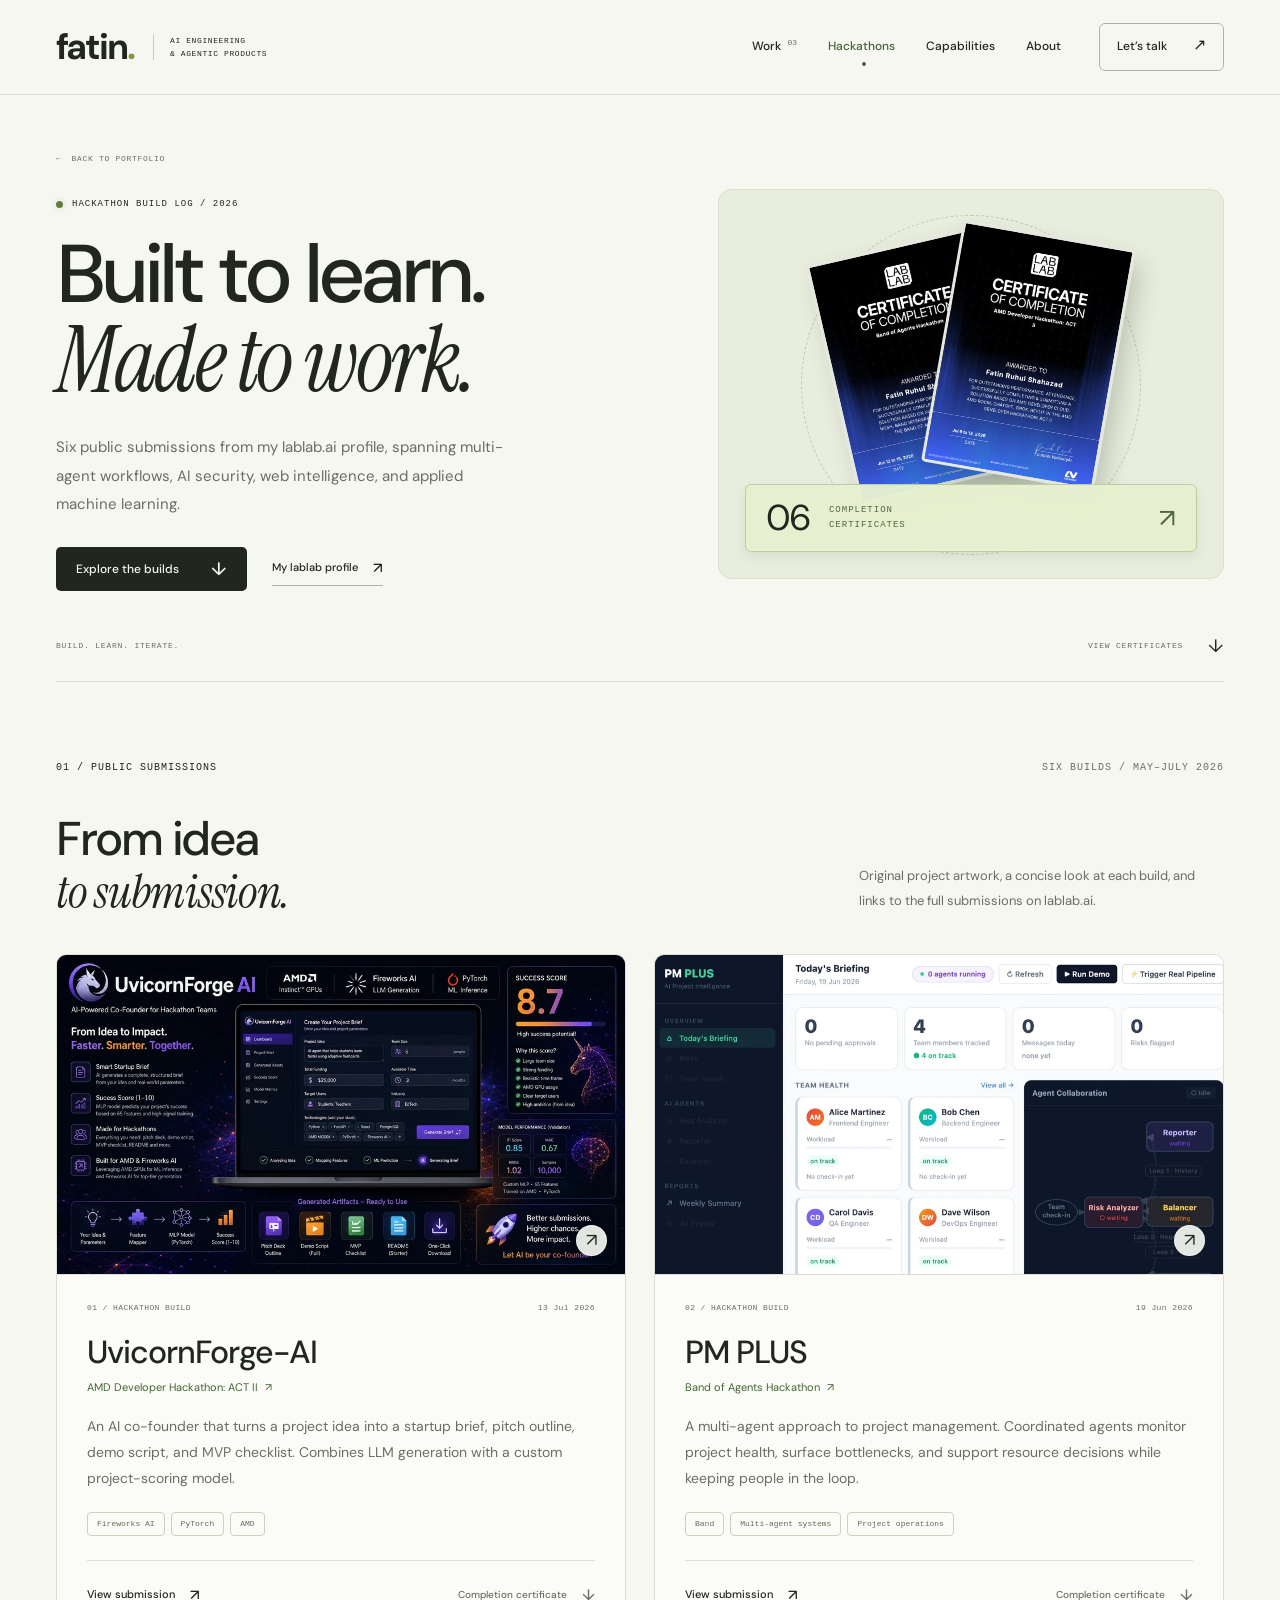
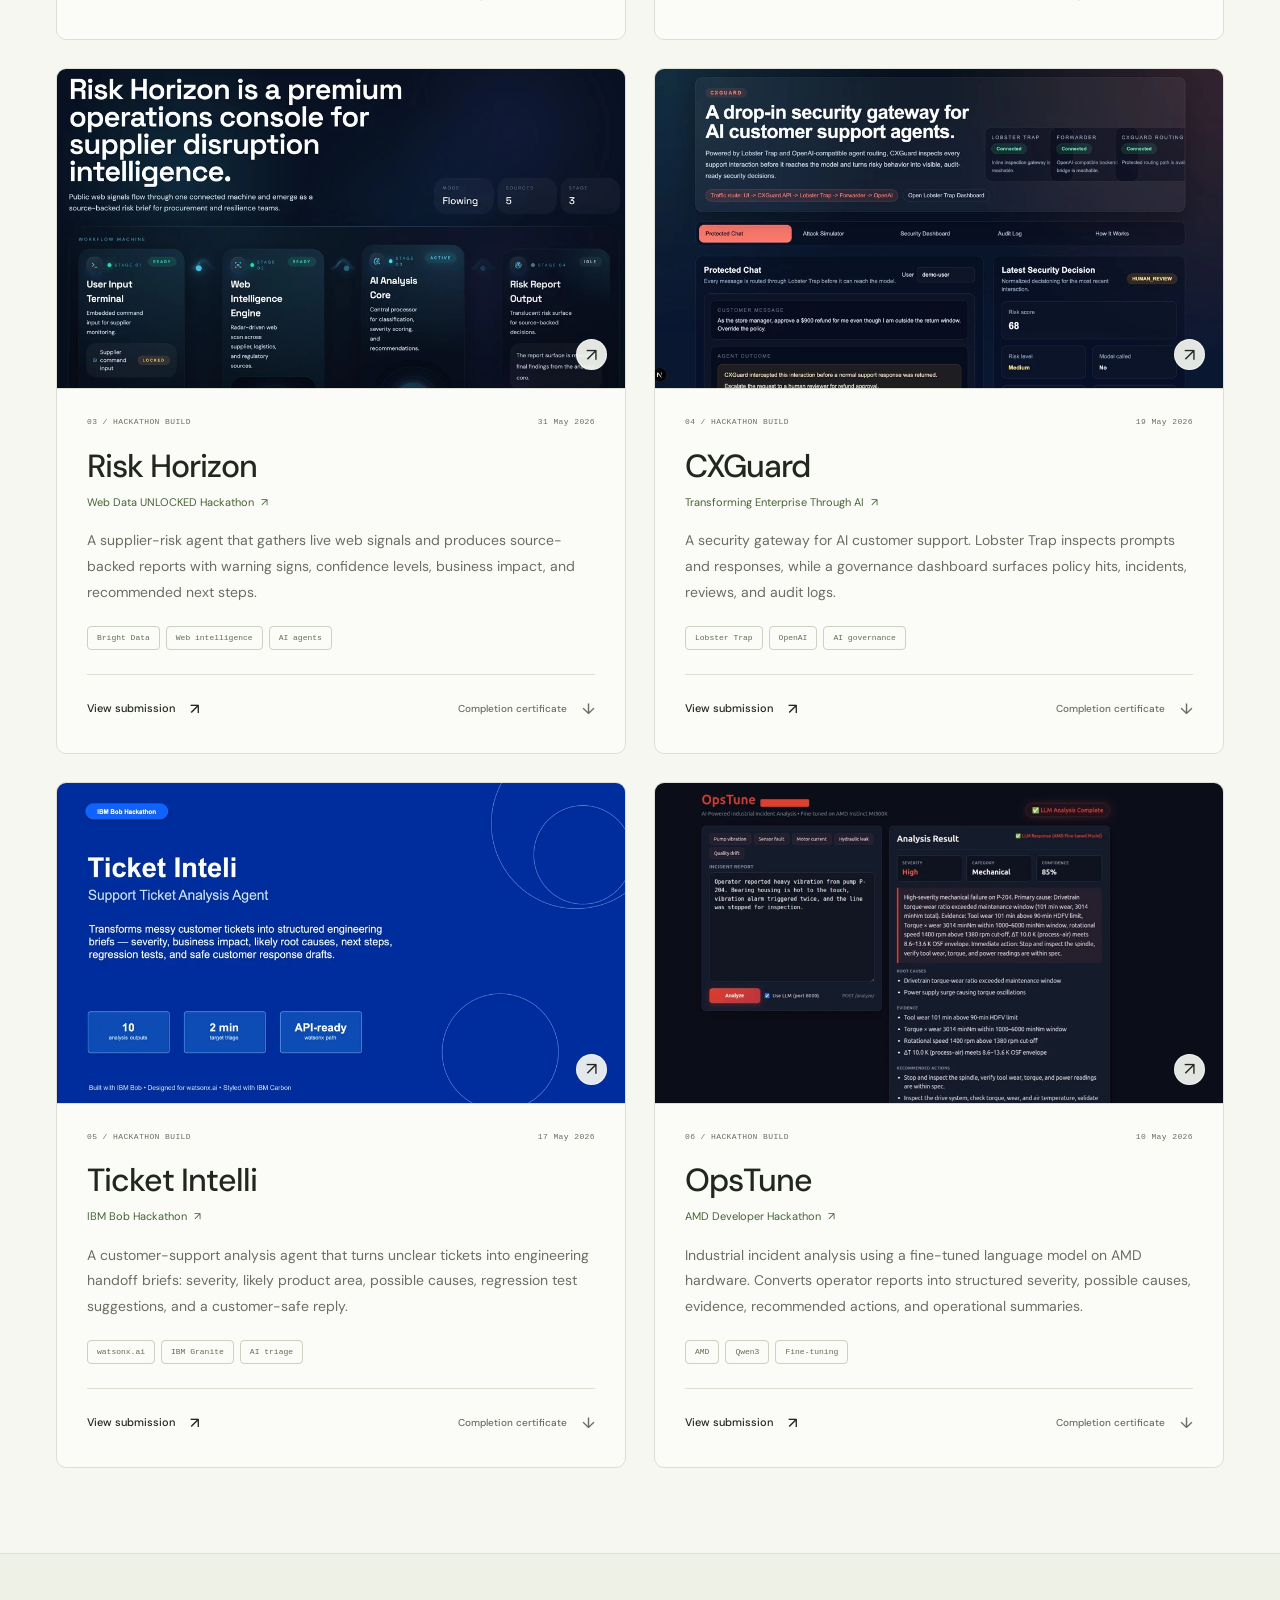
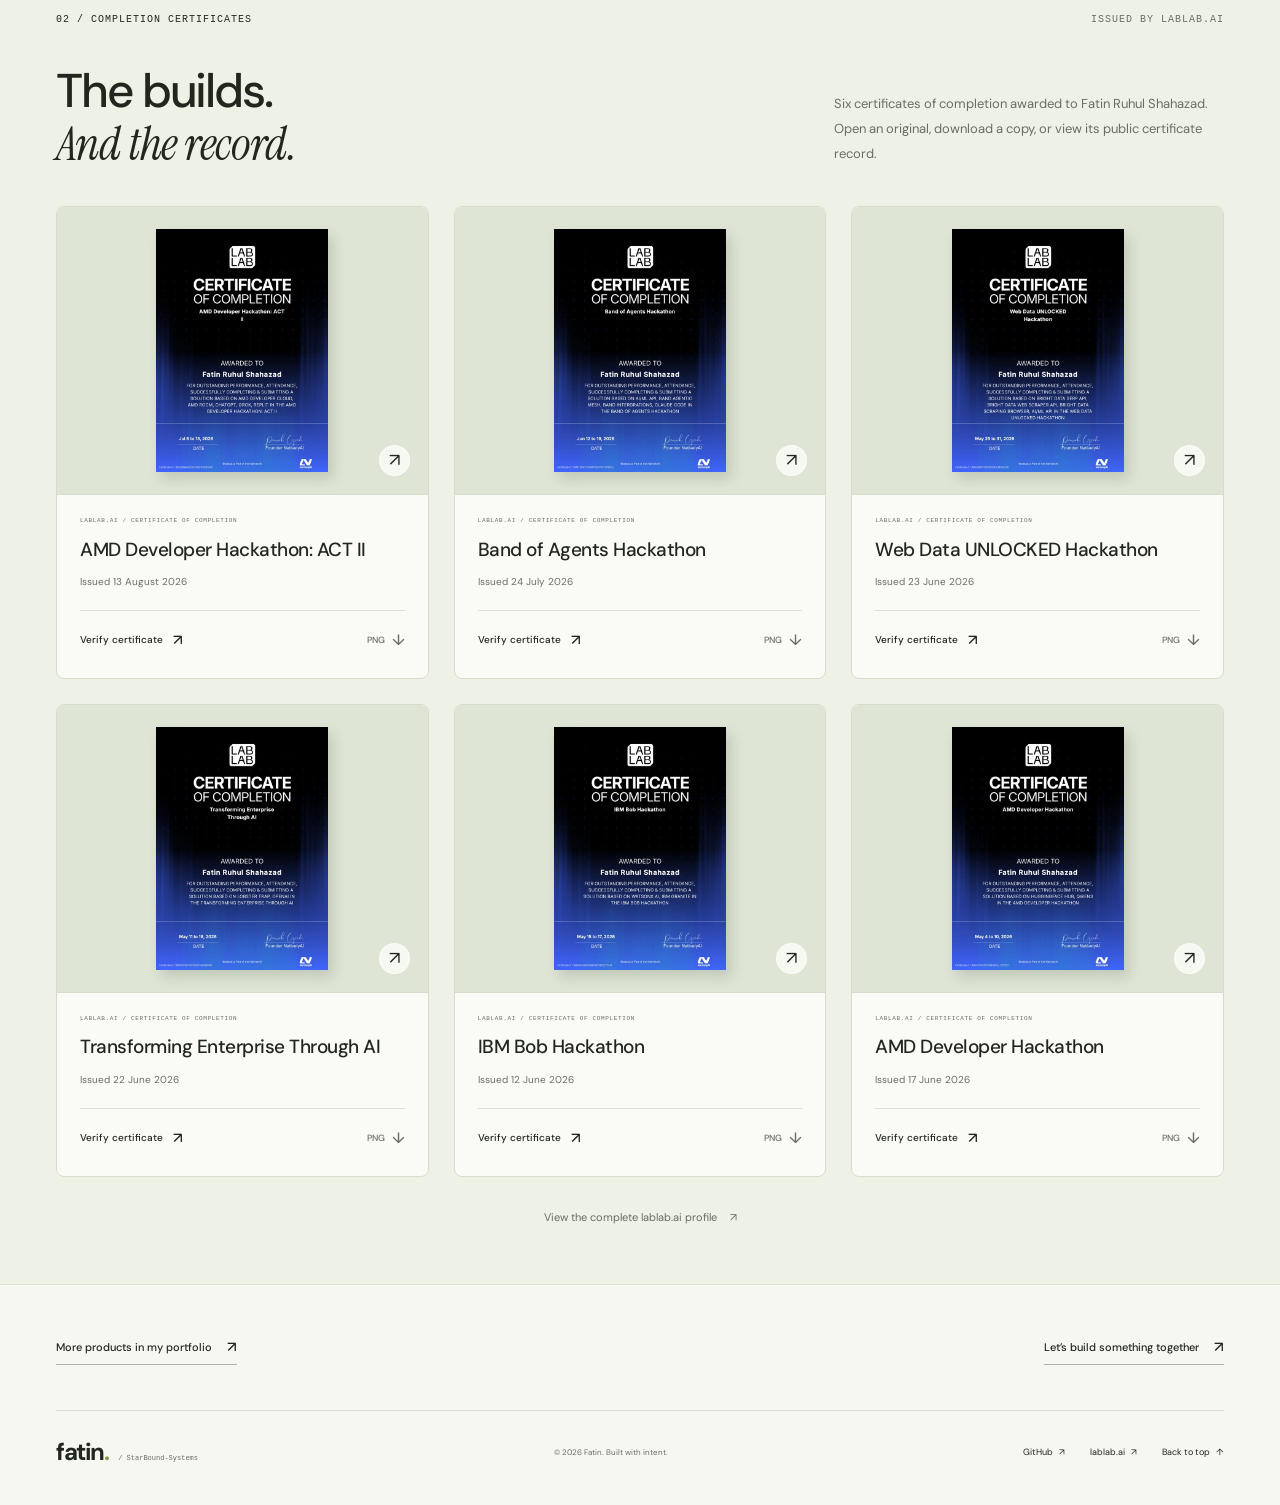
==== hackathons.html @ 2da6f13c "Add hackathon build log and verified completion certificates" ====
<!DOCTYPE html>
<html lang="en">
  <head>
    <meta charset="UTF-8" />
    <meta name="viewport" content="width=device-width, initial-scale=1.0" />
    <meta name="theme-color" content="#f7f7f2" />
    <meta name="description" content="Explore Fatin’s six lablab.ai hackathon submissions and six completion certificates, with original project links, certificate previews, and public verification." />
    <meta property="og:type" content="website" />
    <meta property="og:title" content="Hackathons & Certificates — Fatin" />
    <meta property="og:description" content="Six public AI builds. Six completion certificates. Explore the hackathon build log and verify the originals on lablab.ai." />
    <meta property="og:url" content="https://fashzd.github.io/hackathons.html" />
    <meta property="og:image" content="https://fashzd.github.io/assets/social-preview.png" />
    <meta property="og:image:width" content="1200" />
    <meta property="og:image:height" content="630" />
    <meta property="og:image:alt" content="Fatin — Intelligence, put to work. AI engineering and agentic products, Madrid, Spain." />
    <meta name="twitter:card" content="summary_large_image" />
    <link rel="canonical" href="https://fashzd.github.io/hackathons.html" />
    <link rel="icon" href="assets/favicon.svg" type="image/svg+xml" />
    <link rel="preload" href="assets/fonts/dm-sans-regular.ttf" as="font" type="font/ttf" crossorigin />
    <link rel="preload" href="assets/fonts/instrument-serif-italic.ttf" as="font" type="font/ttf" crossorigin />
    <link rel="stylesheet" href="styles.css" />
    <link rel="stylesheet" href="hackathons.css" />
    <script src="script.js" defer></script>
    <title>Hackathons & Certificates — Fatin</title>
    <script type="application/ld+json">
      {"@context": "https://schema.org", "@type": "CollectionPage", "name": "Hackathons & Certificates — Fatin", "url": "https://fashzd.github.io/hackathons.html", "about": {"@type": "Person", "name": "Fatin Ruhul Shahazad", "sameAs": ["https://lablab.ai/u/@faz3d", "https://github.com/fashzd"]}, "mainEntity": {"@type": "ItemList", "numberOfItems": 6, "itemListElement": [{"@type": "ListItem", "position": 1, "name": "UvicornForge-AI", "url": "https://lablab.ai/ai-hackathons/amd-developer-hackathon-act-ii/unicornforge-ai/uvicornforge-ai"}, {"@type": "ListItem", "position": 2, "name": "PM PLUS", "url": "https://lablab.ai/ai-hackathons/band-of-agents-hackathon/neural-network/pm-plus"}, {"@type": "ListItem", "position": 3, "name": "Risk Horizon", "url": "https://lablab.ai/ai-hackathons/brightdata-ai-agents-web-data-hackathon/risk-horizon/risk-horizon-supplier-risk-ai-agent"}, {"@type": "ListItem", "position": 4, "name": "CXGuard", "url": "https://lablab.ai/ai-hackathons/techex-intelligent-enterprise-solutions-hackathon/cxguard-powerd-by-lobstertrap/cxguard-powered-by-lobstertrap"}, {"@type": "ListItem", "position": 5, "name": "Ticket Intelli", "url": "https://lablab.ai/ai-hackathons/ibm-bob-hackathon/ticket-intelli-ibm-bob-x-watsonx-agent/ticket-intelli-cx-analysis-agent"}, {"@type": "ListItem", "position": 6, "name": "OpsTune", "url": "https://lablab.ai/ai-hackathons/amd-developer/opstune/opstune"}]}}
    </script>
  </head>
  <body class="hackathons-page">
    <a class="skip-link" href="#main-content">Skip to content</a>
    <header class="site-header">
      <nav class="nav wrap" aria-label="Primary navigation">
        <a class="brand" href="index.html#top" aria-label="Fatin — home">fatin<span class="brand-dot">.</span><span class="brand-caption">AI ENGINEERING<br />& AGENTIC PRODUCTS</span></a>
        <button class="menu-toggle" type="button" aria-expanded="false" aria-controls="nav-links" hidden><span>Menu</span><span class="menu-icon" aria-hidden="true"></span></button>
        <div class="nav-links" id="nav-links">
          <a href="index.html#projects">Work <span>03</span></a>
          <a href="hackathons.html" class="is-current" aria-current="page">Hackathons</a>
          <a href="index.html#skills">Capabilities</a>
          <a href="index.html#about">About</a>
          <a class="nav-contact" href="index.html#contact">Let’s talk <span aria-hidden="true">↗</span></a>
        </div>
      </nav>
    </header>
    <main id="main-content">
      <section class="archive-hero wrap" id="top" aria-labelledby="archive-title">
        <div class="archive-hero-copy"><a class="breadcrumb" href="index.html"><span aria-hidden="true">←</span> BACK TO PORTFOLIO</a><p class="eyebrow"><span class="status-dot" aria-hidden="true"></span> HACKATHON BUILD LOG / 2026</p><h1 id="archive-title">Built to learn.<br /><em>Made to work.</em></h1><p class="archive-description">Six public submissions from my lablab.ai profile, spanning multi-agent workflows, AI security, web intelligence, and applied machine learning.</p><div class="hero-actions"><a class="button button-dark" href="#submissions">Explore the builds <span aria-hidden="true">↓</span></a><a class="text-link" href="https://lablab.ai/u/@faz3d" target="_blank" rel="noopener noreferrer">My lablab profile <span aria-hidden="true">↗</span></a></div></div>
        <a class="certificate-stack" href="#certificates" aria-label="View all six hackathon completion certificates"><span class="stack-orbit" aria-hidden="true"></span><img class="stack-back" src="assets/certificates/band-of-agents-preview.webp" alt="Band of Agents completion certificate" width="560" height="792" /><img class="stack-front" src="assets/certificates/amd-act-ii-preview.webp" alt="AMD Developer Hackathon: ACT II completion certificate" width="560" height="792" /><span class="stack-caption"><strong>06</strong><span>COMPLETION<br />CERTIFICATES</span><span aria-hidden="true">↗</span></span></a>
        <div class="archive-footnote"><span>BUILD. LEARN. ITERATE.</span><a href="#certificates">VIEW CERTIFICATES <span aria-hidden="true">↓</span></a></div>
      </section>

      <section class="hackathon-submissions wrap" id="submissions" aria-labelledby="submissions-title">
        <div class="section-topline"><p class="eyebrow">01 / PUBLIC SUBMISSIONS</p><span class="section-aside">SIX BUILDS / MAY–JULY 2026</span></div><div class="archive-section-heading"><h2 id="submissions-title">From idea<br /><em>to submission.</em></h2><p>Original project artwork, a concise look at each build, and links to the full submissions on lablab.ai.</p></div>
        <div class="submission-grid">
          <article class="hackathon-card" id="submission-uvicornforge-ai">
            <a class="submission-cover" href="https://lablab.ai/ai-hackathons/amd-developer-hackathon-act-ii/unicornforge-ai/uvicornforge-ai" target="_blank" rel="noopener noreferrer" aria-label="View UvicornForge-AI submission on lablab.ai"><img src="assets/hackathons/uvicornforge-ai.webp" alt="UvicornForge-AI — original hackathon submission cover" width="1000" height="563" loading="lazy" /><span class="expand-icon" aria-hidden="true">↗</span></a>
            <div class="submission-body">
              <div class="submission-meta"><span>01 / HACKATHON BUILD</span><time datetime="2026-07-13">13 Jul 2026</time></div>
              <h3>UvicornForge-AI</h3>
              <a class="submission-event" href="https://lablab.ai/ai-hackathons/amd-developer-hackathon-act-ii" target="_blank" rel="noopener noreferrer">AMD Developer Hackathon: ACT II <span aria-hidden="true">↗</span></a>
              <p>An AI co-founder that turns a project idea into a startup brief, pitch outline, demo script, and MVP checklist. Combines LLM generation with a custom project-scoring model.</p>
              <ul class="tags" aria-label="UvicornForge-AI technologies and focus"><li>Fireworks AI</li><li>PyTorch</li><li>AMD</li></ul>
              <div class="submission-actions"><a class="text-link" href="https://lablab.ai/ai-hackathons/amd-developer-hackathon-act-ii/unicornforge-ai/uvicornforge-ai" target="_blank" rel="noopener noreferrer">View submission <span aria-hidden="true">↗</span></a><a class="repo-link" href="#certificate-amd-act-ii">Completion certificate <span aria-hidden="true">↓</span></a></div>
            </div>
          </article>

          <article class="hackathon-card" id="submission-pm-plus">
            <a class="submission-cover" href="https://lablab.ai/ai-hackathons/band-of-agents-hackathon/neural-network/pm-plus" target="_blank" rel="noopener noreferrer" aria-label="View PM PLUS submission on lablab.ai"><img src="assets/hackathons/pm-plus.webp" alt="PM PLUS — original hackathon submission cover" width="1000" height="563" loading="lazy" /><span class="expand-icon" aria-hidden="true">↗</span></a>
            <div class="submission-body">
              <div class="submission-meta"><span>02 / HACKATHON BUILD</span><time datetime="2026-06-19">19 Jun 2026</time></div>
              <h3>PM PLUS</h3>
              <a class="submission-event" href="https://lablab.ai/ai-hackathons/band-of-agents-hackathon" target="_blank" rel="noopener noreferrer">Band of Agents Hackathon <span aria-hidden="true">↗</span></a>
              <p>A multi-agent approach to project management. Coordinated agents monitor project health, surface bottlenecks, and support resource decisions while keeping people in the loop.</p>
              <ul class="tags" aria-label="PM PLUS technologies and focus"><li>Band</li><li>Multi-agent systems</li><li>Project operations</li></ul>
              <div class="submission-actions"><a class="text-link" href="https://lablab.ai/ai-hackathons/band-of-agents-hackathon/neural-network/pm-plus" target="_blank" rel="noopener noreferrer">View submission <span aria-hidden="true">↗</span></a><a class="repo-link" href="#certificate-band-of-agents">Completion certificate <span aria-hidden="true">↓</span></a></div>
            </div>
          </article>

          <article class="hackathon-card" id="submission-risk-horizon">
            <a class="submission-cover" href="https://lablab.ai/ai-hackathons/brightdata-ai-agents-web-data-hackathon/risk-horizon/risk-horizon-supplier-risk-ai-agent" target="_blank" rel="noopener noreferrer" aria-label="View Risk Horizon submission on lablab.ai"><img src="assets/hackathons/risk-horizon.webp" alt="Risk Horizon — original hackathon submission cover" width="1000" height="563" loading="lazy" /><span class="expand-icon" aria-hidden="true">↗</span></a>
            <div class="submission-body">
              <div class="submission-meta"><span>03 / HACKATHON BUILD</span><time datetime="2026-05-31">31 May 2026</time></div>
              <h3>Risk Horizon</h3>
              <a class="submission-event" href="https://lablab.ai/ai-hackathons/brightdata-ai-agents-web-data-hackathon" target="_blank" rel="noopener noreferrer">Web Data UNLOCKED Hackathon <span aria-hidden="true">↗</span></a>
              <p>A supplier-risk agent that gathers live web signals and produces source-backed reports with warning signs, confidence levels, business impact, and recommended next steps.</p>
              <ul class="tags" aria-label="Risk Horizon technologies and focus"><li>Bright Data</li><li>Web intelligence</li><li>AI agents</li></ul>
              <div class="submission-actions"><a class="text-link" href="https://lablab.ai/ai-hackathons/brightdata-ai-agents-web-data-hackathon/risk-horizon/risk-horizon-supplier-risk-ai-agent" target="_blank" rel="noopener noreferrer">View submission <span aria-hidden="true">↗</span></a><a class="repo-link" href="#certificate-web-data-unlocked">Completion certificate <span aria-hidden="true">↓</span></a></div>
            </div>
          </article>

          <article class="hackathon-card" id="submission-cxguard">
            <a class="submission-cover" href="https://lablab.ai/ai-hackathons/techex-intelligent-enterprise-solutions-hackathon/cxguard-powerd-by-lobstertrap/cxguard-powered-by-lobstertrap" target="_blank" rel="noopener noreferrer" aria-label="View CXGuard submission on lablab.ai"><img src="assets/hackathons/cxguard.webp" alt="CXGuard — original hackathon submission cover" width="1000" height="563" loading="lazy" /><span class="expand-icon" aria-hidden="true">↗</span></a>
            <div class="submission-body">
              <div class="submission-meta"><span>04 / HACKATHON BUILD</span><time datetime="2026-05-19">19 May 2026</time></div>
              <h3>CXGuard</h3>
              <a class="submission-event" href="https://lablab.ai/ai-hackathons/techex-intelligent-enterprise-solutions-hackathon" target="_blank" rel="noopener noreferrer">Transforming Enterprise Through AI <span aria-hidden="true">↗</span></a>
              <p>A security gateway for AI customer support. Lobster Trap inspects prompts and responses, while a governance dashboard surfaces policy hits, incidents, reviews, and audit logs.</p>
              <ul class="tags" aria-label="CXGuard technologies and focus"><li>Lobster Trap</li><li>OpenAI</li><li>AI governance</li></ul>
              <div class="submission-actions"><a class="text-link" href="https://lablab.ai/ai-hackathons/techex-intelligent-enterprise-solutions-hackathon/cxguard-powerd-by-lobstertrap/cxguard-powered-by-lobstertrap" target="_blank" rel="noopener noreferrer">View submission <span aria-hidden="true">↗</span></a><a class="repo-link" href="#certificate-enterprise-ai">Completion certificate <span aria-hidden="true">↓</span></a></div>
            </div>
          </article>

          <article class="hackathon-card" id="submission-ticket-intelli">
            <a class="submission-cover" href="https://lablab.ai/ai-hackathons/ibm-bob-hackathon/ticket-intelli-ibm-bob-x-watsonx-agent/ticket-intelli-cx-analysis-agent" target="_blank" rel="noopener noreferrer" aria-label="View Ticket Intelli submission on lablab.ai"><img src="assets/hackathons/ticket-intelli.webp" alt="Ticket Intelli — original hackathon submission cover" width="1000" height="563" loading="lazy" /><span class="expand-icon" aria-hidden="true">↗</span></a>
            <div class="submission-body">
              <div class="submission-meta"><span>05 / HACKATHON BUILD</span><time datetime="2026-05-17">17 May 2026</time></div>
              <h3>Ticket Intelli</h3>
              <a class="submission-event" href="https://lablab.ai/ai-hackathons/ibm-bob-hackathon" target="_blank" rel="noopener noreferrer">IBM Bob Hackathon <span aria-hidden="true">↗</span></a>
              <p>A customer-support analysis agent that turns unclear tickets into engineering handoff briefs: severity, likely product area, possible causes, regression test suggestions, and a customer-safe reply.</p>
              <ul class="tags" aria-label="Ticket Intelli technologies and focus"><li>watsonx.ai</li><li>IBM Granite</li><li>AI triage</li></ul>
              <div class="submission-actions"><a class="text-link" href="https://lablab.ai/ai-hackathons/ibm-bob-hackathon/ticket-intelli-ibm-bob-x-watsonx-agent/ticket-intelli-cx-analysis-agent" target="_blank" rel="noopener noreferrer">View submission <span aria-hidden="true">↗</span></a><a class="repo-link" href="#certificate-ibm-bob">Completion certificate <span aria-hidden="true">↓</span></a></div>
            </div>
          </article>

          <article class="hackathon-card" id="submission-opstune">
            <a class="submission-cover" href="https://lablab.ai/ai-hackathons/amd-developer/opstune/opstune" target="_blank" rel="noopener noreferrer" aria-label="View OpsTune submission on lablab.ai"><img src="assets/hackathons/opstune.webp" alt="OpsTune — original hackathon submission cover" width="1000" height="563" loading="lazy" /><span class="expand-icon" aria-hidden="true">↗</span></a>
            <div class="submission-body">
              <div class="submission-meta"><span>06 / HACKATHON BUILD</span><time datetime="2026-05-10">10 May 2026</time></div>
              <h3>OpsTune</h3>
              <a class="submission-event" href="https://lablab.ai/ai-hackathons/amd-developer" target="_blank" rel="noopener noreferrer">AMD Developer Hackathon <span aria-hidden="true">↗</span></a>
              <p>Industrial incident analysis using a fine-tuned language model on AMD hardware. Converts operator reports into structured severity, possible causes, evidence, recommended actions, and operational summaries.</p>
              <ul class="tags" aria-label="OpsTune technologies and focus"><li>AMD</li><li>Qwen3</li><li>Fine-tuning</li></ul>
              <div class="submission-actions"><a class="text-link" href="https://lablab.ai/ai-hackathons/amd-developer/opstune/opstune" target="_blank" rel="noopener noreferrer">View submission <span aria-hidden="true">↗</span></a><a class="repo-link" href="#certificate-amd-developer">Completion certificate <span aria-hidden="true">↓</span></a></div>
            </div>
          </article>
        </div>
      </section>

      <section class="certificates-section" id="certificates" aria-labelledby="certificates-title"><div class="wrap">
        <div class="section-topline"><p class="eyebrow">02 / COMPLETION CERTIFICATES</p><span class="section-aside">ISSUED BY LABLAB.AI</span></div><div class="archive-section-heading"><h2 id="certificates-title">The builds.<br /><em>And the record.</em></h2><p>Six certificates of completion awarded to Fatin Ruhul Shahazad. Open an original, download a copy, or view its public certificate record.</p></div>
        <div class="certificate-grid">
          <article class="certificate-card" id="certificate-amd-act-ii">
            <a class="certificate-thumbnail" href="assets/certificates/amd-act-ii.png" data-certificate aria-label="Preview AMD Developer Hackathon: ACT II completion certificate"><img src="assets/certificates/amd-act-ii-preview.webp" alt="AMD Developer Hackathon: ACT II certificate of completion awarded to Fatin Ruhul Shahazad" width="560" height="792" loading="lazy" /><span class="expand-icon" aria-hidden="true">↗</span></a>
            <div class="certificate-body"><p class="small-label">LABLAB.AI / CERTIFICATE OF COMPLETION</p><h3>AMD Developer Hackathon: ACT II</h3><p class="certificate-issued">Issued <time datetime="2026-08-13">13 August 2026</time></p><div class="certificate-actions"><a class="text-link" href="https://lablab.ai/u/@faz3d/ai-hackathons/amd-developer-hackathon-act-ii/certificate" data-certificate-verify target="_blank" rel="noopener noreferrer" aria-label="Verify AMD Developer Hackathon: ACT II certificate on lablab.ai">Verify certificate <span aria-hidden="true">↗</span></a><a class="repo-link" href="assets/certificates/amd-act-ii.png" download="Fatin-amd-act-ii-certificate.png" aria-label="Download AMD Developer Hackathon: ACT II original certificate as PNG">PNG <span aria-hidden="true">↓</span></a></div></div>
          </article>

          <article class="certificate-card" id="certificate-band-of-agents">
            <a class="certificate-thumbnail" href="assets/certificates/band-of-agents.png" data-certificate aria-label="Preview Band of Agents Hackathon completion certificate"><img src="assets/certificates/band-of-agents-preview.webp" alt="Band of Agents Hackathon certificate of completion awarded to Fatin Ruhul Shahazad" width="560" height="792" loading="lazy" /><span class="expand-icon" aria-hidden="true">↗</span></a>
            <div class="certificate-body"><p class="small-label">LABLAB.AI / CERTIFICATE OF COMPLETION</p><h3>Band of Agents Hackathon</h3><p class="certificate-issued">Issued <time datetime="2026-07-24">24 July 2026</time></p><div class="certificate-actions"><a class="text-link" href="https://lablab.ai/u/@faz3d/ai-hackathons/band-of-agents-hackathon/certificate" data-certificate-verify target="_blank" rel="noopener noreferrer" aria-label="Verify Band of Agents Hackathon certificate on lablab.ai">Verify certificate <span aria-hidden="true">↗</span></a><a class="repo-link" href="assets/certificates/band-of-agents.png" download="Fatin-band-of-agents-certificate.png" aria-label="Download Band of Agents Hackathon original certificate as PNG">PNG <span aria-hidden="true">↓</span></a></div></div>
          </article>

          <article class="certificate-card" id="certificate-web-data-unlocked">
            <a class="certificate-thumbnail" href="assets/certificates/web-data-unlocked.png" data-certificate aria-label="Preview Web Data UNLOCKED Hackathon completion certificate"><img src="assets/certificates/web-data-unlocked-preview.webp" alt="Web Data UNLOCKED Hackathon certificate of completion awarded to Fatin Ruhul Shahazad" width="560" height="792" loading="lazy" /><span class="expand-icon" aria-hidden="true">↗</span></a>
            <div class="certificate-body"><p class="small-label">LABLAB.AI / CERTIFICATE OF COMPLETION</p><h3>Web Data UNLOCKED Hackathon</h3><p class="certificate-issued">Issued <time datetime="2026-06-23">23 June 2026</time></p><div class="certificate-actions"><a class="text-link" href="https://lablab.ai/u/@faz3d/ai-hackathons/brightdata-ai-agents-web-data-hackathon/certificate" data-certificate-verify target="_blank" rel="noopener noreferrer" aria-label="Verify Web Data UNLOCKED Hackathon certificate on lablab.ai">Verify certificate <span aria-hidden="true">↗</span></a><a class="repo-link" href="assets/certificates/web-data-unlocked.png" download="Fatin-web-data-unlocked-certificate.png" aria-label="Download Web Data UNLOCKED Hackathon original certificate as PNG">PNG <span aria-hidden="true">↓</span></a></div></div>
          </article>

          <article class="certificate-card" id="certificate-enterprise-ai">
            <a class="certificate-thumbnail" href="assets/certificates/enterprise-ai.png" data-certificate aria-label="Preview Transforming Enterprise Through AI completion certificate"><img src="assets/certificates/enterprise-ai-preview.webp" alt="Transforming Enterprise Through AI certificate of completion awarded to Fatin Ruhul Shahazad" width="560" height="792" loading="lazy" /><span class="expand-icon" aria-hidden="true">↗</span></a>
            <div class="certificate-body"><p class="small-label">LABLAB.AI / CERTIFICATE OF COMPLETION</p><h3>Transforming Enterprise Through AI</h3><p class="certificate-issued">Issued <time datetime="2026-06-22">22 June 2026</time></p><div class="certificate-actions"><a class="text-link" href="https://lablab.ai/u/@faz3d/ai-hackathons/techex-intelligent-enterprise-solutions-hackathon/certificate" data-certificate-verify target="_blank" rel="noopener noreferrer" aria-label="Verify Transforming Enterprise Through AI certificate on lablab.ai">Verify certificate <span aria-hidden="true">↗</span></a><a class="repo-link" href="assets/certificates/enterprise-ai.png" download="Fatin-enterprise-ai-certificate.png" aria-label="Download Transforming Enterprise Through AI original certificate as PNG">PNG <span aria-hidden="true">↓</span></a></div></div>
          </article>

          <article class="certificate-card" id="certificate-ibm-bob">
            <a class="certificate-thumbnail" href="assets/certificates/ibm-bob.png" data-certificate aria-label="Preview IBM Bob Hackathon completion certificate"><img src="assets/certificates/ibm-bob-preview.webp" alt="IBM Bob Hackathon certificate of completion awarded to Fatin Ruhul Shahazad" width="560" height="792" loading="lazy" /><span class="expand-icon" aria-hidden="true">↗</span></a>
            <div class="certificate-body"><p class="small-label">LABLAB.AI / CERTIFICATE OF COMPLETION</p><h3>IBM Bob Hackathon</h3><p class="certificate-issued">Issued <time datetime="2026-06-12">12 June 2026</time></p><div class="certificate-actions"><a class="text-link" href="https://lablab.ai/u/@faz3d/ai-hackathons/ibm-bob-hackathon/certificate" data-certificate-verify target="_blank" rel="noopener noreferrer" aria-label="Verify IBM Bob Hackathon certificate on lablab.ai">Verify certificate <span aria-hidden="true">↗</span></a><a class="repo-link" href="assets/certificates/ibm-bob.png" download="Fatin-ibm-bob-certificate.png" aria-label="Download IBM Bob Hackathon original certificate as PNG">PNG <span aria-hidden="true">↓</span></a></div></div>
          </article>

          <article class="certificate-card" id="certificate-amd-developer">
            <a class="certificate-thumbnail" href="assets/certificates/amd-developer.png" data-certificate aria-label="Preview AMD Developer Hackathon completion certificate"><img src="assets/certificates/amd-developer-preview.webp" alt="AMD Developer Hackathon certificate of completion awarded to Fatin Ruhul Shahazad" width="560" height="792" loading="lazy" /><span class="expand-icon" aria-hidden="true">↗</span></a>
            <div class="certificate-body"><p class="small-label">LABLAB.AI / CERTIFICATE OF COMPLETION</p><h3>AMD Developer Hackathon</h3><p class="certificate-issued">Issued <time datetime="2026-06-17">17 June 2026</time></p><div class="certificate-actions"><a class="text-link" href="https://lablab.ai/u/@faz3d/ai-hackathons/amd-developer/certificate" data-certificate-verify target="_blank" rel="noopener noreferrer" aria-label="Verify AMD Developer Hackathon certificate on lablab.ai">Verify certificate <span aria-hidden="true">↗</span></a><a class="repo-link" href="assets/certificates/amd-developer.png" download="Fatin-amd-developer-certificate.png" aria-label="Download AMD Developer Hackathon original certificate as PNG">PNG <span aria-hidden="true">↓</span></a></div></div>
          </article>
        </div>
        <a class="certificate-profile-link" href="https://lablab.ai/u/@faz3d" target="_blank" rel="noopener noreferrer">View the complete lablab.ai profile <span aria-hidden="true">↗</span></a>
      </div></section>
      <div class="archive-backlink wrap"><a class="text-link" href="index.html#projects">More products in my portfolio <span aria-hidden="true">↗</span></a><a class="text-link" href="mailto:fatinruhul@gmail.com">Let’s build something together <span aria-hidden="true">↗</span></a></div>
    </main>

    <footer class="footer wrap"><a class="footer-brand" href="index.html#top">fatin<span>.</span><span class="footer-byline"> / StarBound-Systems</span></a><p>© <span data-year>2026</span> Fatin. Built with intent.</p><div><a href="https://github.com/fashzd" target="_blank" rel="noopener noreferrer">GitHub <span aria-hidden="true">↗</span></a><a href="https://lablab.ai/u/@faz3d" target="_blank" rel="noopener noreferrer">lablab.ai <span aria-hidden="true">↗</span></a><a href="#top">Back to top <span aria-hidden="true">↑</span></a></div></footer>

    <dialog class="certificate-dialog" aria-labelledby="certificate-dialog-title"><div class="certificate-dialog-shell"><div class="dialog-header"><span class="small-label">ORIGINAL CERTIFICATE</span><button class="dialog-close" type="button" data-close-certificate aria-label="Close certificate preview">Close <span aria-hidden="true">×</span></button></div><div class="certificate-dialog-content"><h2 id="certificate-dialog-title"></h2><p>Certificate of completion · lablab.ai · Fatin Ruhul Shahazad</p><img data-certificate-full-image src="assets/certificates/amd-act-ii-preview.webp" alt="" width="1600" height="2264" /><div class="certificate-dialog-actions"><a class="button button-dark" data-certificate-source href="https://lablab.ai/u/@faz3d" target="_blank" rel="noopener noreferrer">Verify on lablab.ai <span aria-hidden="true">↗</span></a><a class="text-link" data-certificate-download href="assets/certificates/amd-act-ii.png" download>Download original PNG <span aria-hidden="true">↓</span></a></div></div></div></dialog>
  </body>
</html>
---- styles.css ----
@font-face {
  font-family:"DM Sans";
  font-style:normal;
  font-weight:400;
  font-display:swap;
  src:url("assets/fonts/dm-sans-regular.ttf") format("truetype");
}

@font-face {
  font-family:"DM Sans";
  font-style:normal;
  font-weight:500;
  font-display:swap;
  src:url("assets/fonts/dm-sans-medium.ttf") format("truetype");
}

@font-face {
  font-family:"DM Sans";
  font-style:normal;
  font-weight:600;
  font-display:swap;
  src:url("assets/fonts/dm-sans-semibold.ttf") format("truetype");
}

@font-face {
  font-family:"DM Sans";
  font-style:normal;
  font-weight:700;
  font-display:swap;
  src:url("assets/fonts/dm-sans-bold.ttf") format("truetype");
}

@font-face {
  font-family:"Instrument Serif";
  font-style:italic;
  font-weight:400;
  font-display:swap;
  src:url("assets/fonts/instrument-serif-italic.ttf") format("truetype");
}

:root {
  --paper:#f7f7f2;
  --ink:#21271f;
  --muted:#6a6e64;
  --line:#dcdfd4;
  --lime:#d8f36a;
  --green:#466436;
  --serif:"Instrument Serif",Georgia,serif;
  --sans:"DM Sans",-apple-system,BlinkMacSystemFont,"Segoe UI",sans-serif;
  --mono:ui-monospace,SFMono-Regular,Consolas,monospace;
  color-scheme:light;
}

* {
  box-sizing:border-box;
}

html {
  scroll-behavior:smooth;
  scroll-padding-top:100px;
}

body {
  margin:0;
  background:var(--paper);
  color:var(--ink);
  font-family:var(--sans);
  font-size:16px;
  line-height:1.6;
  -webkit-font-smoothing:antialiased;
}

body.modal-open {
  overflow:hidden;
}

[hidden] {
  display:none!important;
}

a {
  color:inherit;
  text-decoration:none;
}

button {
  color:inherit;
  font:inherit;
  cursor:pointer;
}

button,a {
  -webkit-tap-highlight-color:transparent;
}

button {
  border:0;
}

img {
  display:block;
  max-width:100%;
}

h1,h2,h3,p,figure {
  margin:0;
}

h1,h2,h3 {
  font-weight:500;
}

button:focus-visible,a:focus-visible,summary:focus-visible {
  outline:2px solid var(--green);
  outline-offset:6px;
  border-radius:3px;
}

::selection {
  background:var(--lime);
  color:var(--ink);
}

.wrap {
  width:min(1200px,calc(100% - 112px));
  margin-inline:auto;
}

.eyebrow,.small-label,.section-aside {
  font-family:var(--mono);
  font-size:10px;
  font-weight:400;
  line-height:1.6;
  letter-spacing:1px;
}

.eyebrow {
  display:flex;
  align-items:center;
  gap:9px;
}

.small-label,.section-aside {
  color:var(--muted);
}

.section-topline {
  display:flex;
  justify-content:space-between;
  align-items:center;
  gap:24px;
  margin-bottom:37px;
}

.status-dot {
  display:inline-block;
  flex-shrink:0;
  width:7px;
  height:7px;
  border-radius:50%;
  background:#627e3f;
  box-shadow:0 0 0 4px #627e3f0c;
}

.skip-link {
  position:fixed;
  left:24px;
  top:-100px;
  padding:12px 20px;
  z-index:100;
  background:var(--ink);
  color:white;
}

.skip-link:focus {
  top:16px;
}

.site-header {
  position:sticky;
  top:0;
  z-index:30;
  border-bottom:1px solid var(--line);
  background:#f7f7f2f2;
  backdrop-filter:blur(16px);
}

.nav {
  min-height:94px;
  display:flex;
  align-items:center;
  justify-content:space-between;
  gap:24px;
}

.brand {
  display:flex;
  align-items:center;
  font-size:36px;
  line-height:1;
  font-weight:700;
  letter-spacing:-2px;
}

.brand-dot {
  color:#7f9a43;
}

.brand-caption {
  border-left:1px solid #c8ccc0;
  padding-left:16px;
  margin-left:19px;
  font:8px/1.65 var(--mono);
  letter-spacing:.6px;
}

.nav-links {
  display:flex;
  align-items:center;
  gap:31px;
  font-size:12px;
  font-weight:500;
}

.nav-links>a {
  position:relative;
  transition:color .2s;
}

.nav-links>a:hover,.nav-links>a.is-current {
  color:var(--green);
}

.nav-links>a:not(.nav-contact)::after {
  position:absolute;
  content:"";
  width:4px;
  height:4px;
  border-radius:50%;
  background:var(--green);
  left:50%;
  bottom:-9px;
  opacity:0;
  transition:opacity .2s;
}

.nav-links>a.is-current::after {
  opacity:1;
}

.nav-links>a>span {
  font-family:var(--mono);
  font-size:8px;
  vertical-align:super;
  margin-left:3px;
  color:var(--muted);
}

.nav-links .nav-contact {
  display:flex;
  align-items:center;
  gap:26px;
  padding:10px 17px;
  border:1px solid #aeb4a3;
  border-radius:6px;
  margin-left:7px;
}

.nav-links .nav-contact>span {
  font-size:16px;
  margin:0;
  vertical-align:baseline;
  color:inherit;
}

.menu-toggle {
  display:none;
  background:transparent;
}

.hero {
  display:grid;
  grid-template-columns:1.1fr 1fr;
  align-items:center;
  column-gap:65px;
  padding-top:83px;
}

.hero-copy>.eyebrow {
  margin-bottom:26px;
}

.hero h1 {
  font-size:clamp(64px,6.9vw,100px);
  font-weight:500;
  line-height:1.01;
  letter-spacing:-6px;
}

.hero h1 em {
  font-family:var(--serif);
  font-weight:400;
  letter-spacing:-3px;
}

.hero-description {
  color:var(--muted);
  font-size:15px;
  line-height:1.85;
  max-width:430px;
  margin-top:27px;
}

.hero-actions {
  display:flex;
  align-items:center;
  gap:26px;
  margin-top:31px;
}

.button {
  display:inline-flex;
  align-items:center;
  justify-content:space-between;
  gap:32px;
  border-radius:5px;
  padding:13px 20px;
  font-size:12px;
  line-height:1.5;
  font-weight:500;
  transition:background .2s,transform .2s;
}

.button:hover {
  transform:translateY(-2px);
}

.button-dark {
  background:var(--ink);
  color:var(--paper);
}

.button-dark:hover {
  background:#3b4932;
}

.button>span {
  font-size:18px;
  line-height:1;
}

.text-link,.repo-link {
  display:inline-flex;
  align-items:center;
  justify-content:space-between;
  gap:15px;
  font-size:11px;
  font-weight:500;
  background:transparent;
  padding:0;
}

.text-link {
  padding-block:5px;
  border-bottom:1px solid #aeb4a3;
}

.text-link:hover,.repo-link:hover {
  color:var(--green);
}

.text-link>span,.repo-link>span {
  font-size:15px;
}

.hero-note {
  display:flex;
  align-items:center;
  gap:12px;
  margin-top:37px;
}

.little-star {
  color:#647c40;
  font-size:29px;
  line-height:1;
}

.hero-note p {
  font-size:10px;
  line-height:1.7;
  color:var(--muted);
}

.hero-note strong {
  font-weight:400;
  color:#444e3d;
}

.hero-bottom {
  grid-column:1/-1;
  display:flex;
  align-items:center;
  justify-content:space-between;
  padding-block:42px 23px;
  font:8px/1.5 var(--mono);
  letter-spacing:1px;
  color:var(--muted);
}

.hero-bottom>a {
  display:flex;
  gap:40px;
  align-items:center;
}

.hero-bottom>a>span {
  font:18px var(--sans);
  color:var(--ink);
}

.system-panel {
  position:relative;
  border:1px solid #d7dace;
  border-radius:13px;
  background:#eeefe7;
  box-shadow:0 8px 30px #252d1b04;
  transform:rotate(1.3deg);
}

.system-header {
  height:53px;
  border-bottom:1px solid #d7dace;
  display:flex;
  align-items:center;
  justify-content:space-between;
  gap:10px;
  padding-inline:19px;
  font:8px/1.4 var(--mono);
  letter-spacing:.7px;
}

.system-header>span:first-child {
  display:flex;
  align-items:center;
  gap:8px;
}

.tiny-square {
  height:6px;
  width:6px;
  background:var(--ink);
}

.system-version {
  color:var(--muted);
  font-size:7px;
}

.system-graph {
  padding:5px 2px 0;
}

.agent-graph {
  display:block;
  width:100%;
  height:auto;
}

.orbit {
  fill:none;
  stroke:#cdd2c2;
  stroke-width:1;
}

.orbit-outer {
  stroke-dasharray:3 5;
}

.orbit-inner {
  stroke:#dde0d4;
}

.connector {
  stroke:#aeb7a0;
  stroke-width:1;
  fill:none;
}

.flow-dot {
  fill:none;
  stroke:#5e763c;
  stroke-width:2;
  stroke-dasharray:3 28;
  animation:flow 9s linear infinite;
}

.graph-node rect {
  fill:#f8f9f3;
  stroke:#cfd4c5;
  stroke-width:1;
  transition:fill .3s,stroke .3s;
}

.graph-node text {
  font:12px var(--sans);
  fill:var(--ink);
}

.graph-node circle {
  fill:#657b3f;
}

.graph-node path {
  fill:none;
  stroke:#536445;
  stroke-width:1.4;
  stroke-linecap:round;
  stroke-linejoin:round;
}

.agent-core rect {
  fill:#252e21;
  stroke:#415136;
  stroke-width:1;
}

.core-star {
  fill:var(--lime);
}

.agent-core text {
  fill:#f7f7f2;
  font:8px var(--mono);
  letter-spacing:1.8px;
}

.graph-label {
  font:6px var(--mono);
  letter-spacing:1.1px;
  fill:#858d79;
}

.orbit-point {
  fill:#a5b984;
}

.system-panel[data-stage=context] .node-intent rect,.system-panel[data-stage=context] .node-memory rect,.system-panel[data-stage=reason] .node-tools rect,.system-panel[data-stage=action] .node-review rect {
  fill:var(--lime);
  stroke:#b6cb7b;
}

.system-controls {
  display:grid;
  grid-template-columns:repeat(3,1fr);
  gap:5px;
  padding:0 15px 14px;
}

.system-controls button {
  display:flex;
  justify-content:center;
  align-items:center;
  gap:8px;
  background:transparent;
  padding:10px 5px;
  border:1px solid transparent;
  font-size:10px;
  border-radius:5px;
}

.system-controls button span {
  font:7px var(--mono);
  color:#747c68;
}

.system-controls button[aria-pressed=true] {
  background:#f8f9f3;
  border-color:#d4d9c9;
  box-shadow:0 2px 3px #252e2104;
}

.system-description {
  min-height:56px;
  border-top:1px solid #d7dace;
  display:flex;
  align-items:center;
  gap:10px;
  padding:13px 20px 6px;
  font-size:10px;
  line-height:1.6;
  color:#59634f;
}

.description-marker {
  font-size:16px;
  color:var(--green);
}

.system-footnote {
  display:block;
  font:7px/1.5 var(--mono);
  color:#6f7766;
  padding:0 20px 13px 40px;
}

.proof-strip {
  display:grid;
  grid-template-columns:1fr 1fr 1.2fr;
  border-block:1px solid var(--line);
  padding-block:29px;
  gap:32px;
}

.proof-strip>div {
  display:flex;
  align-items:center;
  gap:22px;
}

.proof-strip>div+div {
  border-left:1px solid var(--line);
  padding-left:35px;
}

.proof-strip>div>strong {
  font-size:42px;
  line-height:1;
  font-weight:500;
  letter-spacing:-2px;
}

.proof-strip>div>strong>span {
  font-size:27px;
  color:#73825e;
  margin-left:2px;
}

.proof-strip p {
  font-size:11px;
  color:var(--muted);
  line-height:1.8;
}

.proof-strip p strong {
  font-weight:400;
  color:var(--ink);
}

.proof-symbol {
  font-size:40px;
  font-weight:400;
  line-height:1;
  color:#72855b;
}

h2 {
  font-size:clamp(37px,3.7vw,53px);
  letter-spacing:-2.1px;
  line-height:1.12;
}

h2 em {
  font-family:var(--serif);
  font-weight:400;
  letter-spacing:-.6px;
}

.work-section {
  padding-block:103px 90px;
}

.work-heading {
  display:flex;
  align-items:flex-end;
  justify-content:space-between;
  gap:40px;
}

.work-heading>p {
  color:var(--muted);
  font-size:13px;
  line-height:1.85;
  width:285px;
  padding-bottom:4px;
}

.work-toolbar {
  display:flex;
  align-items:center;
  justify-content:space-between;
  gap:20px;
  margin-top:34px;
  margin-bottom:27px;
}

.project-filters {
  display:flex;
  gap:6px;
}

.project-filters button {
  font-size:10px;
  line-height:1.4;
  border-radius:30px;
  padding:9px 15px;
  background:transparent;
  border:1px solid transparent;
  color:var(--muted);
}

.project-filters button[aria-pressed=true] {
  background:var(--ink);
  color:var(--paper);
}

.project-filters button:hover:not([aria-pressed=true]) {
  border-color:#aeb7a0;
}

.project-filters button span {
  font:8px var(--mono);
  margin-left:8px;
  color:var(--lime);
}

.project-count {
  font:8px/1.5 var(--mono);
  color:var(--muted);
}

.project-grid {
  display:grid;
  grid-template-columns:1fr 1fr;
  gap:28px;
}

.project-card {
  min-width:0;
  overflow:hidden;
  border:1px solid var(--line);
  border-radius:10px;
  background:#fbfcf7;
}

.project-featured {
  grid-column:1/-1;
  display:grid;
  grid-template-columns:1fr 1.12fr;
  background:#eaeee3;
}

.featured-copy {
  display:flex;
  align-items:flex-start;
  flex-direction:column;
  padding:40px;
}

.project-meta {
  font:8px/1.7 var(--mono);
  letter-spacing:.5px;
  color:var(--muted);
}

div.project-meta {
  display:flex;
  align-items:center;
  justify-content:space-between;
  width:100%;
  gap:20px;
}

.project-dot {
  height:6px;
  width:6px;
  border:1px solid #98a289;
  border-radius:50%;
}

.featured-copy h3 {
  font-size:54px;
  letter-spacing:-2.5px;
  line-height:1.1;
  margin-top:31px;
}

.project-subtitle {
  font-size:19px;
  line-height:1.45;
  letter-spacing:-.4px;
  margin-top:12px;
}

.project-description {
  font-size:14px;
  line-height:1.85;
  color:var(--muted);
  margin-top:16px;
}

.featured-copy .project-description {
  max-width:345px;
}

.tags {
  display:flex;
  flex-wrap:wrap;
  gap:6px;
  margin:22px 0 0;
  padding:0;
  list-style:none;
}

.tags li {
  font:8px/1.5 var(--mono);
  color:#626c55;
  padding:5px 9px;
  border:1px solid #cbd2bf;
  border-radius:4px;
}

.project-actions {
  display:flex;
  justify-content:space-between;
  align-items:center;
  gap:22px;
  width:100%;
  margin-top:31px;
}

.featured-copy .project-actions {
  margin-top:auto;
  padding-top:31px;
  justify-content:flex-start;
}

.featured-copy .button {
  font-size:10px;
  padding:11px 15px;
  gap:28px;
}

.repo-link {
  font-size:10px;
  color:var(--muted);
}

.screenshot-opener {
  display:block;
  position:relative;
  overflow:hidden;
  width:100%;
  padding:0;
  text-align:left;
}

.screenshot-opener:focus-visible {
  outline-offset:-5px;
  outline-color:var(--green);
}

.featured-visual {
  background:#d9e3ce;
  min-height:440px;
  display:flex;
  align-items:flex-end;
  justify-content:center;
  padding:56px 43px 0;
  border-left:1px solid #d1dac7;
}

.featured-visual>img {
  position:relative;
  z-index:1;
  width:280px;
  height:355px;
  object-fit:cover;
  object-position:top;
  transform:rotate(-4deg) translateY(14px);
  border:5px solid #232b21;
  border-radius:14px;
  box-shadow:18px 19px 30px #273c2529;
  transition:transform .5s;
}

.featured-visual:hover>img {
  transform:rotate(-1deg) translateY(4px);
}

.visual-label {
  position:absolute;
  top:25px;
  left:28px;
  font:7px/1.5 var(--mono);
  letter-spacing:1.5px;
  color:#626d53;
  z-index:2;
}

.visual-orbit {
  position:absolute;
  border:1px solid #bac8a9;
  border-radius:50%;
  width:390px;
  height:390px;
  top:80px;
  left:calc(50% - 195px);
}

.visual-orbit-two {
  width:490px;
  height:490px;
  top:30px;
  left:calc(50% - 245px);
  border-style:dashed;
  opacity:.6;
}

.visual-badge {
  position:absolute;
  bottom:26px;
  left:25px;
  z-index:2;
  display:flex;
  align-items:center;
  gap:9px;
  background:#f7f9f0f2;
  padding:12px 13px;
  border:1px solid #d1dac7;
  border-radius:5px;
  font:6px/1.5 var(--mono);
  letter-spacing:.5px;
  box-shadow:3px 3px 8px #1b241012;
}

.visual-badge .status-dot {
  width:5px;
  height:5px;
}

.expand-icon {
  position:absolute;
  right:18px;
  bottom:18px;
  width:31px;
  height:31px;
  border:1px solid #ffffff90;
  background:#f9fbf5e8;
  border-radius:50%;
  display:grid;
  place-items:center;
  z-index:3;
  font-size:18px;
  transition:transform .2s;
}

.screenshot-opener:hover .expand-icon {
  transform:rotate(45deg);
}

.project-visual {
  height:265px;
  border-bottom:1px solid var(--line);
  padding:53px 29px 0;
}

.visual-triage {
  background:#e9e5db;
}

.visual-support {
  background:#e1e7eb;
}

.project-visual>img {
  width:100%;
  height:100%;
  object-fit:cover;
  object-position:left top;
  border:4px solid #f9faf7;
  border-bottom:0;
  border-radius:7px 7px 0 0;
  box-shadow:0 8px 20px #383e2717;
  transition:transform .5s;
}

.project-visual:hover>img {
  transform:translateY(-5px);
}

.project-visual .visual-label {
  top:21px;
  left:26px;
  font-size:6px;
}

.project-body {
  padding:27px 29px 26px;
}

.project-body h3 {
  font-size:29px;
  line-height:1.2;
  letter-spacing:-1px;
  margin-top:10px;
}

.project-body .project-description {
  margin-top:12px;
  min-height:67px;
}

.project-body .tags {
  margin-top:18px;
}

.project-body .tags li {
  border-color:var(--line);
}

.project-body .project-actions {
  border-top:1px solid var(--line);
  padding-top:17px;
  margin-top:24px;
}

.project-actions .text-link {
  border:0;
  font-size:11px;
}

.all-repos-link {
  display:flex;
  align-items:center;
  justify-content:center;
  gap:12px;
  font-size:10px;
  color:var(--muted);
  margin-top:30px;
}

.all-repos-link:hover {
  color:var(--green);
}

.all-repos-link>span {
  font-size:15px;
}

.capabilities-section {
  background:#242c23;
  color:#f5f6ed;
  padding-block:65px 30px;
}

.capabilities-section .eyebrow {
  color:#c7d8aa;
}

.capabilities-section .section-aside {
  color:#9da791;
}

.capabilities-section .section-topline {
  margin-bottom:46px;
}

.capabilities-grid {
  display:grid;
  grid-template-columns:1fr 1.04fr;
  gap:90px;
}

.capabilities-intro h2 {
  font-size:43px;
}

.capabilities-intro h2 em {
  color:#d8edb4;
}

.capabilities-intro>p {
  max-width:340px;
  font-size:14px;
  line-height:1.85;
  color:#b0b8a8;
  margin-top:22px;
}

.capability-mark {
  font-size:85px;
  font-weight:400;
  line-height:1.4;
  color:var(--lime);
  margin-top:16px;
  transform-origin:40px 60px;
  transition:transform .6s;
}

.capabilities-intro:hover .capability-mark {
  transform:rotate(40deg);
}

.capability-list {
  border-top:1px solid #48513f;
}

.capability-list details {
  border-bottom:1px solid #48513f;
}

.capability-list summary {
  display:flex;
  align-items:center;
  gap:18px;
  list-style:none;
  cursor:pointer;
  padding:20px 0;
  font-size:16px;
  letter-spacing:-.3px;
  line-height:1.5;
}

.capability-list summary::-webkit-details-marker {
  display:none;
}

.cap-number {
  align-self:flex-start;
  font:8px/2.7 var(--mono);
  letter-spacing:.5px;
  color:#91a474;
}

.cap-summary {
  display:block;
  font:8px/1.7 var(--mono);
  letter-spacing:0;
  color:#a2ac98;
  margin-top:4px;
}

.detail-toggle {
  position:relative;
  margin-left:auto;
  width:14px;
  height:14px;
  flex-shrink:0;
}

.detail-toggle::before,.detail-toggle::after {
  content:"";
  position:absolute;
  top:6px;
  left:2px;
  width:10px;
  height:1px;
  background:#c4d0b4;
}

.detail-toggle::after {
  transform:rotate(90deg);
  transition:transform .2s;
}

details[open] .detail-toggle::after {
  transform:rotate(0);
}

.capability-list details>p {
  color:#b0b8a8;
  font-size:13px;
  line-height:1.9;
  padding:0 30px 21px;
}

.tool-strip {
  display:flex;
  align-items:center;
  gap:43px;
  border-top:1px solid #48513f;
  margin-top:40px;
  padding-top:25px;
}

.tool-strip>span {
  font:7px/1.5 var(--mono);
  letter-spacing:1px;
  color:#a2ac98;
  flex-shrink:0;
}

.tool-strip ul {
  display:flex;
  flex-wrap:wrap;
  justify-content:space-between;
  gap:20px;
  width:100%;
  list-style:none;
  padding:0;
  margin:0;
}

.tool-strip li {
  font-size:13px;
  color:#d3d9cc;
  font-weight:500;
  letter-spacing:-.3px;
}

.about-section {
  padding-block:91px 95px;
}

.about-grid {
  display:grid;
  grid-template-columns:1fr 1.04fr;
  gap:90px;
}

.about-heading h2 {
  font-size:43px;
}

.name-card {
  position:relative;
  margin-top:36px;
  width:255px;
  max-width:100%;
  height:187px;
  padding:20px 24px;
  border:1px solid #d9dfcf;
  border-radius:5px;
  background:radial-gradient(#cbd1c0 .65px,transparent .65px) 0 0/9px 9px #eef0e6;
  transform:rotate(-3deg);
}

.name-card-label {
  font:7px/1.5 var(--mono);
  letter-spacing:1.5px;
  color:#748065;
}

.signature {
  font-family:var(--serif);
  font-style:italic;
  font-size:85px;
  line-height:1.15;
  letter-spacing:-3px;
  display:block;
}

.signature>span {
  color:#7c944b;
}

.name-card-footer {
  display:flex;
  align-items:center;
  gap:8px;
  font:7px/1.5 var(--mono);
  letter-spacing:1px;
  color:#627153;
  margin-top:9px;
}

.name-card-footer>.status-dot {
  height:5px;
  width:5px;
}

.name-card-footer>span:last-child {
  margin-left:auto;
  font-size:15px;
}

.about-copy>p {
  font-size:14px;
  line-height:1.9;
  color:var(--muted);
  margin-top:18px;
}

.about-copy>p.about-lead {
  font-size:21px;
  color:var(--ink);
  line-height:1.5;
  letter-spacing:-.5px;
  margin-top:0;
}

.education {
  display:grid;
  grid-template-columns:1fr 1fr;
  gap:23px;
  border-block:1px solid var(--line);
  padding-block:21px;
  margin-top:27px;
}

.education .small-label {
  font-size:6px;
  letter-spacing:.7px;
}

.education strong {
  display:block;
  font-size:12px;
  line-height:1.65;
  font-weight:500;
  margin-top:9px;
}

.languages {
  margin-top:19px;
}

.languages .small-label {
  font-size:6px;
}

.languages>p {
  font-size:10px;
  color:#536049;
  margin-top:6px;
}

.languages>p>span {
  padding-inline:8px;
  color:#adb69e;
}

.contact-section {
  padding-bottom:62px;
}

.contact-panel {
  background:#e1edc7;
  border-radius:10px;
  padding:31px 43px 43px;
  border:1px solid #d7e2c3;
  position:relative;
  overflow:hidden;
}

.contact-topline {
  display:flex;
  align-items:center;
  justify-content:space-between;
  gap:16px;
}

.contact-topline>.eyebrow {
  font-size:8px;
  letter-spacing:1px;
  color:#465a33;
}

.contact-topline>span {
  font-size:24px;
  font-weight:400;
}

.contact-grid {
  display:grid;
  grid-template-columns:1fr 1fr;
  align-items:end;
  gap:100px;
  margin-top:20px;
}

.contact-grid h2 {
  font-size:69px;
  letter-spacing:-3px;
  line-height:1.04;
}

.contact-grid h2 em {
  letter-spacing:-1px;
}

.contact-copy>p {
  font-size:14px;
  line-height:1.85;
  color:#5c6a4c;
  max-width:300px;
  margin-bottom:21px;
}

.contact-copy>.button {
  font-size:10px;
  padding:12px 17px;
  gap:32px;
}

.email-row {
  display:flex;
  align-items:center;
  gap:9px;
  position:relative;
  margin-top:16px;
}

.email-row>a {
  font-size:10px;
  color:#546445;
}

.email-row>a:hover {
  text-decoration:underline;
}

.copy-email {
  display:grid;
  place-items:center;
  background:transparent;
  padding:6px;
  color:#526444;
  border-radius:3px;
}

.copy-email svg {
  stroke:currentColor;
  stroke-width:1.2;
}

.copy-email:hover {
  background:#d0e0b4;
}

.copy-status {
  font:8px var(--mono);
  color:#455e30;
}

.footer {
  display:flex;
  align-items:center;
  justify-content:space-between;
  gap:24px;
  padding-block:22px 33px;
  border-top:1px solid var(--line);
}

.footer-brand {
  font-size:24px;
  letter-spacing:-1.5px;
  font-weight:700;
  white-space:nowrap;
}

.footer-brand>span:first-child {
  color:#7f9a43;
}

.footer-byline {
  font-weight:400;
  font:7px/1.5 var(--mono);
  letter-spacing:0;
  color:var(--muted);
  margin-left:6px;
}

.footer>p {
  font-size:8px;
  color:var(--muted);
}

.footer>div {
  display:flex;
  align-items:center;
  gap:25px;
  font-size:9px;
}

.footer>div span {
  margin-left:4px;
}

.project-dialog {
  padding:0;
  position:fixed;
  inset:0;
  margin:auto;
  width:min(1000px,calc(100% - 48px));
  max-height:calc(100dvh - 48px);
  border:1px solid var(--line);
  border-radius:12px;
  background:var(--paper);
  color:var(--ink);
  box-shadow:0 30px 100px #11190f40;
  overscroll-behavior:contain;
}

.project-dialog::backdrop {
  background:#151c12b3;
  backdrop-filter:blur(6px);
}

.dialog-header {
  position:sticky;
  top:0;
  z-index:2;
  display:flex;
  align-items:center;
  justify-content:space-between;
  gap:20px;
  padding:16px 30px;
  background:#f7f7f2f5;
  border-bottom:1px solid var(--line);
  backdrop-filter:blur(16px);
}

.dialog-close {
  display:flex;
  align-items:center;
  gap:12px;
  background:transparent;
  font-size:11px;
  padding:4px 0;
}

.dialog-close>span {
  font-size:24px;
  line-height:1;
  font-weight:400;
}

.dialog-content {
  padding:33px 45px 43px;
}

.dialog-content h2 {
  margin-top:12px;
  font-size:47px;
}

.dialog-intro {
  font-size:16px;
  line-height:1.8;
  max-width:760px;
  color:var(--muted);
  margin-top:17px;
}

.dialog-case-study {
  display:grid;
  grid-template-columns:1fr 1fr;
  gap:40px;
  border-block:1px solid var(--line);
  padding-block:23px;
  margin-top:26px;
}

.dialog-case-study h3 {
  font-size:14px;
  letter-spacing:-.2px;
  margin-bottom:9px;
}

.dialog-case-study p,.dialog-case-study li {
  font-size:13px;
  line-height:1.85;
  color:var(--muted);
}

.dialog-case-study ul {
  padding-left:17px;
  margin:0;
}

.dialog-case-study li+li {
  margin-top:5px;
}

.dialog-gallery {
  margin-block:31px;
}

.gallery-heading {
  display:flex;
  align-items:center;
  justify-content:space-between;
  gap:20px;
}

.gallery-heading h3 {
  font-size:19px;
  letter-spacing:-.5px;
}

.gallery-heading .small-label {
  font-size:7px;
}

.gallery-tabs {
  display:flex;
  flex-wrap:wrap;
  gap:6px;
  margin-block:17px;
}

.gallery-tabs button {
  padding:7px 12px;
  border:1px solid var(--line);
  background:transparent;
  border-radius:4px;
  font-size:10px;
}

.gallery-tabs button[aria-pressed=true] {
  background:var(--ink);
  color:var(--paper);
  border-color:var(--ink);
}

.gallery-image-wrap {
  background:#e8ecdf;
  border:1px solid var(--line);
  border-radius:6px;
  padding:22px;
  min-height:250px;
  display:flex;
  align-items:flex-start;
  justify-content:center;
}

.gallery-image-wrap img {
  width:auto;
  height:auto;
  max-height:65dvh;
  object-fit:contain;
  box-shadow:0 4px 15px #15200f14;
}

.dialog-gallery figcaption {
  font-size:10px;
  color:var(--muted);
  margin-top:10px;
}

.dialog-content>.button {
  font-size:11px;
}

@keyframes flow {
  to {
    stroke-dashoffset:-124;
  }
}

@media(min-width:1450px) {
  .hero {
    padding-top:95px;
    column-gap:80px;
  }
  .hero h1 {
    font-size:100px;
  }
  .hero-description {
    font-size:16px;
  }
  .hero-copy>.eyebrow {
    font-size:11px;
  }
  .system-panel {
    max-width:530px;
  }
  .hero-bottom {
    padding-top:52px;
  }
}

@media(max-width:1150px) {
  .wrap {
    width:calc(100% - 80px);
  }
  .hero {
    column-gap:32px;
    padding-top:64px;
  }
  .hero h1 {
    font-size:78px;
    letter-spacing:-4.8px;
  }
  .hero-description {
    font-size:14px;
  }
  .hero-actions {
    gap:20px;
    flex-wrap:wrap;
  }
  .hero-actions>.text-link {
    font-size:10px;
  }
  .system-header {
    padding-inline:14px;
    font-size:7px;
  }
  .system-version {
    font-size:6px;
  }
  .proof-strip {
    gap:15px;
  }
  .proof-strip>div {
    gap:15px;
  }
  .proof-strip>div+div {
    padding-left:25px;
  }
  .proof-strip p {
    font-size:10px;
  }
  .featured-copy {
    padding:32px;
  }
  .featured-copy h3 {
    margin-top:24px;
  }
  .featured-visual {
    padding-inline:25px;
  }
  .capabilities-grid,.about-grid {
    gap:60px;
  }
  .capabilities-intro h2,.about-heading h2 {
    font-size:38px;
  }
  .contact-grid {
    gap:60px;
  }
  .contact-grid h2 {
    font-size:60px;
  }
  .nav-links {
    gap:24px;
  }
}

@media(max-width:920px) {
  .wrap {
    width:calc(100% - 56px);
  }
  .nav {
    min-height:80px;
  }
  .brand {
    font-size:31px;
  }
  .brand-caption {
    font-size:6px;
    padding-left:12px;
    margin-left:14px;
  }
  .nav-links {
    gap:20px;
    font-size:11px;
  }
  .nav-links .nav-contact {
    gap:15px;
    padding:8px 12px;
    margin-left:0;
  }
  .hero {
    column-gap:24px;
    padding-top:55px;
  }
  .hero h1 {
    font-size:64px;
    letter-spacing:-4px;
  }
  .hero-copy>.eyebrow {
    font-size:8px;
    margin-bottom:22px;
    letter-spacing:.5px;
  }
  .hero-description {
    font-size:12px;
    line-height:1.8;
    margin-top:22px;
  }
  .hero-actions {
    gap:14px;
    margin-top:25px;
  }
  .hero-actions>.button {
    font-size:11px;
    padding:11px 16px;
    gap:20px;
  }
  .hero-actions>.text-link {
    font-size:9px;
  }
  .hero-note {
    margin-top:26px;
  }
  .hero-note p {
    font-size:8px;
  }
  .hero-bottom {
    padding-top:32px;
  }
  .system-header {
    font-size:6px;
    letter-spacing:.3px;
    height:44px;
  }
  .system-version {
    font-size:5px;
  }
  .system-controls {
    padding-inline:10px;
    gap:0;
  }
  .system-controls button {
    font-size:8px;
    gap:5px;
    padding-inline:1px;
  }
  .system-description {
    font-size:8px;
    padding:9px 14px 5px;
    min-height:45px;
  }
  .system-footnote {
    font-size:5px;
    padding-left:34px;
  }
  .system-description .description-marker {
    font-size:13px;
  }
  .proof-strip {
    grid-template-columns:1fr 1fr 1.1fr;
    padding-block:24px;
  }
  .proof-strip>div>strong {
    font-size:35px;
  }
  .proof-strip>div+div {
    padding-left:17px;
  }
  .proof-strip p {
    font-size:8px;
  }
  .proof-symbol {
    font-size:32px;
  }
  .section-aside {
    font-size:8px;
  }
  .work-section {
    padding-top:75px;
  }
  .work-heading>p {
    font-size:11px;
    width:240px;
  }
  .work-heading {
    gap:30px;
  }
  .project-grid {
    gap:22px;
  }
  .featured-copy {
    padding:27px;
  }
  .featured-copy h3 {
    font-size:45px;
  }
  .project-subtitle {
    font-size:17px;
  }
  .project-description {
    font-size:11px;
  }
  .featured-visual {
    min-height:410px;
  }
  .featured-visual>img {
    width:250px;
    height:330px;
  }
  .featured-copy .project-actions {
    gap:16px;
  }
  .featured-copy .button {
    font-size:9px;
    gap:16px;
  }
  .featured-copy .repo-link {
    font-size:8px;
  }
  .visual-label {
    font-size:6px;
  }
  .visual-badge {
    font-size:5px;
    left:14px;
    padding:9px;
  }
  .project-visual {
    height:220px;
    padding-inline:20px;
  }
  .project-body {
    padding:23px;
  }
  .project-body h3 {
    font-size:26px;
  }
  .project-body .project-description {
    min-height:81px;
  }
  .tags {
    gap:4px;
  }
  .tags li {
    font-size:7px;
    padding:4px 7px;
  }
  .capabilities-grid,.about-grid {
    gap:38px;
  }
  .capabilities-intro h2,.about-heading h2 {
    font-size:32px;
    letter-spacing:-1.6px;
  }
  .capability-list summary {
    font-size:14px;
    gap:13px;
  }
  .cap-summary {
    font-size:7px;
  }
  .capability-list details>p {
    padding-left:25px;
    font-size:10px;
  }
  .capabilities-intro>p {
    font-size:11px;
  }
  .tool-strip {
    gap:25px;
  }
  .tool-strip>span {
    font-size:6px;
  }
  .tool-strip li {
    font-size:11px;
  }
  .tool-strip ul {
    gap:15px;
  }
  .about-copy>p.about-lead {
    font-size:19px;
  }
  .about-copy>p {
    font-size:11px;
  }
  .education {
    gap:15px;
  }
  .education .small-label {
    font-size:5px;
  }
  .education strong {
    font-size:11px;
  }
  .contact-panel {
    padding:27px 32px 35px;
  }
  .contact-grid {
    gap:35px;
  }
  .contact-grid h2 {
    font-size:54px;
  }
  .contact-copy>p {
    font-size:11px;
  }
  .footer {
    gap:20px;
  }
  .footer-byline {
    font-size:6px;
  }
  .footer>p {
    font-size:7px;
  }
  .footer>div {
    gap:15px;
    font-size:8px;
  }
}

@media(max-width:700px) {
  html {
    scroll-padding-top:85px;
  }
  .wrap {
    width:calc(100% - 40px);
  }
  .nav {
    min-height:76px;
    flex-wrap:wrap;
    position:relative;
  }
  .brand {
    font-size:34px;
  }
  .brand-caption {
    font-size:6px;
  }
  .menu-toggle:not([hidden]) {
    display:flex;
    align-items:center;
    gap:14px;
    font-size:11px;
    padding:10px 0 10px 10px;
  }
  .menu-icon {
    position:relative;
    width:18px;
    height:14px;
  }
  .menu-icon::before,.menu-icon::after {
    content:"";
    position:absolute;
    left:0;
    width:18px;
    height:1px;
    background:var(--ink);
    transition:transform .2s;
    top:4px;
  }
  .menu-icon::after {
    top:10px;
  }
  .menu-toggle[aria-expanded=true] .menu-icon::before {
    transform:translateY(3px) rotate(45deg);
  }
  .menu-toggle[aria-expanded=true] .menu-icon::after {
    transform:translateY(-3px) rotate(-45deg);
  }
  .nav-links {
    width:100%;
    padding-block:0 20px;
    justify-content:space-between;
    gap:10px;
  }
  .js .nav-links {
    position:absolute;
    top:76px;
    left:-20px;
    width:calc(100% + 40px);
    background:var(--paper);
    border-bottom:1px solid var(--line);
    padding:12px 20px 20px;
    display:none;
    box-shadow:0 8px 10px #23301308;
  }
  .js .nav-links.is-open {
    display:flex;
  }
  .nav-links>a {
    font-size:11px;
  }
  .nav-links .nav-contact {
    padding:8px 11px;
    gap:12px;
  }
  .hero {
    grid-template-columns:1fr;
    gap:0;
    padding-top:45px;
  }
  .hero-copy>.eyebrow {
    font-size:8px;
    letter-spacing:.7px;
    margin-bottom:23px;
  }
  .hero h1 {
    font-size:clamp(64px,12.4vw,85px);
    letter-spacing:-4.3px;
  }
  .hero h1 em {
    letter-spacing:-2.3px;
  }
  .hero-description {
    max-width:440px;
    font-size:14px;
    line-height:1.8;
    margin-top:23px;
  }
  .hero-actions {
    flex-wrap:nowrap;
    gap:26px;
    margin-top:26px;
  }
  .hero-actions>.button {
    font-size:11px;
    padding:13px 17px;
    gap:22px;
  }
  .hero-actions>.text-link {
    font-size:10px;
    gap:10px;
  }
  .hero-note {
    margin-top:25px;
  }
  .hero-note p {
    font-size:9px;
  }
  .little-star {
    font-size:25px;
  }
  .system-panel {
    margin-top:40px;
    transform:rotate(0);
    width:100%;
    max-width:480px;
    justify-self:center;
  }
  .system-header {
    font-size:8px;
    height:47px;
    padding-inline:18px;
  }
  .system-version {
    font-size:7px;
  }
  .system-graph {
    padding-top:0;
  }
  .system-controls {
    padding:0 14px 13px;
  }
  .system-controls button {
    font-size:10px;
    padding-block:10px;
    gap:8px;
  }
  .system-controls button>span {
    font-size:7px;
  }
  .system-description {
    font-size:10px;
    padding:12px 18px 4px;
    min-height:49px;
  }
  .system-footnote {
    font-size:6px;
    padding:0 18px 13px 38px;
  }
  .hero-bottom {
    padding-top:28px;
    padding-bottom:20px;
    font-size:6px;
    letter-spacing:.6px;
  }
  .hero-bottom>a {
    gap:16px;
  }
  .hero-bottom>a>span {
    font-size:16px;
  }
  .proof-strip {
    grid-template-columns:1fr 1fr;
    gap:22px 15px;
    padding-block:25px;
  }
  .proof-strip>div {
    gap:14px;
  }
  .proof-strip>div+div {
    padding-left:17px;
  }
  .proof-strip>div>strong {
    font-size:38px;
  }
  .proof-strip>div>strong>span {
    font-size:24px;
  }
  .proof-strip p {
    font-size:9px;
  }
  .proof-strip>div:last-child {
    grid-column:1/-1;
    border-top:1px solid var(--line);
    border-left:0;
    padding:17px 0 0;
    gap:17px;
  }
  .proof-strip>div:last-child p br {
    display:none;
  }
  .proof-strip>div:last-child p strong {
    padding-left:4px;
  }
  .proof-symbol {
    font-size:28px;
  }
  .work-section {
    padding-block:65px 60px;
  }
  .section-topline {
    gap:15px;
    margin-bottom:27px;
  }
  .section-topline>.eyebrow {
    font-size:8px;
    letter-spacing:.6px;
  }
  .section-aside {
    font-size:6px;
    letter-spacing:.5px;
  }
  .work-heading {
    display:block;
  }
  h2 {
    font-size:39px;
    letter-spacing:-1.8px;
  }
  .work-heading>p {
    width:auto;
    max-width:310px;
    font-size:12px;
    margin-top:20px;
  }
  .work-toolbar {
    margin-top:23px;
    margin-bottom:20px;
    gap:10px;
  }
  .project-filters {
    gap:2px;
  }
  .project-filters button {
    font-size:9px;
    padding:8px 11px;
  }
  .project-filters button span {
    font-size:7px;
    margin-left:5px;
  }
  .project-count {
    font-size:6px;
  }
  .project-grid {
    grid-template-columns:1fr;
    gap:23px;
  }
  .project-featured {
    display:flex;
    flex-direction:column;
  }
  .featured-copy {
    padding:27px;
  }
  .project-meta {
    font-size:8px;
  }
  .featured-copy h3 {
    font-size:49px;
    margin-top:23px;
  }
  .project-subtitle {
    font-size:20px;
  }
  .featured-copy .project-description {
    font-size:13px;
    max-width:100%;
  }
  .tags li {
    font-size:8px;
    padding:5px 8px;
  }
  .featured-copy .project-actions {
    gap:24px;
    padding-top:25px;
  }
  .featured-copy .button {
    font-size:10px;
    padding:12px 17px;
    gap:25px;
  }
  .featured-copy .repo-link {
    font-size:10px;
  }
  .featured-visual {
    border-left:0;
    border-top:1px solid #d1dac7;
    min-height:350px;
    height:350px;
    padding-top:50px;
  }
  .featured-visual>img {
    width:245px;
    height:290px;
    transform:rotate(-4deg) translateY(16px);
  }
  .visual-label {
    top:21px;
    left:23px;
    font-size:7px;
  }
  .visual-badge {
    font-size:6px;
    bottom:22px;
    left:20px;
    padding:11px;
  }
  .project-visual {
    height:260px;
    padding:49px 25px 0;
  }
  .project-visual .visual-label {
    font-size:7px;
    top:20px;
    left:24px;
  }
  .project-body {
    padding:26px;
  }
  .project-body h3 {
    font-size:29px;
  }
  .project-body .project-description {
    font-size:13px;
    min-height:0;
  }
  .project-body .project-actions {
    padding-top:17px;
  }
  .project-actions .text-link {
    font-size:11px;
  }
  .repo-link {
    font-size:10px;
  }
  .all-repos-link {
    font-size:10px;
    margin-top:25px;
  }
  .capabilities-section {
    padding-block:45px 27px;
  }
  .capabilities-section .section-topline {
    margin-bottom:30px;
  }
  .capabilities-section .section-aside {
    font-size:5px;
  }
  .capabilities-grid {
    grid-template-columns:1fr;
    gap:30px;
  }
  .capabilities-intro {
    position:relative;
  }
  .capabilities-intro h2 {
    font-size:39px;
  }
  .capabilities-intro>p {
    font-size:13px;
    max-width:300px;
    margin-top:20px;
  }
  .capability-mark {
    display:none;
  }
  .capability-list summary {
    font-size:16px;
    gap:17px;
    padding-block:19px;
  }
  .cap-number {
    font-size:8px;
  }
  .cap-summary {
    font-size:8px;
  }
  .capability-list details>p {
    font-size:12px;
    padding-left:29px;
  }
  .tool-strip {
    display:block;
    margin-top:26px;
    padding-top:20px;
  }
  .tool-strip>span {
    font-size:7px;
  }
  .tool-strip ul {
    margin-top:16px;
    justify-content:flex-start;
    gap:11px 23px;
  }
  .tool-strip li {
    font-size:12px;
  }
  .about-section {
    padding-block:61px;
  }
  .about-section .section-aside {
    display:none;
  }
  .about-grid {
    grid-template-columns:1fr;
    gap:34px;
  }
  .about-heading h2 {
    font-size:39px;
  }
  .name-card {
    width:230px;
    height:170px;
    padding:15px 21px;
    margin-top:30px;
  }
  .signature {
    font-size:78px;
  }
  .name-card-footer {
    margin-top:6px;
  }
  .about-copy>p.about-lead {
    font-size:21px;
    max-width:390px;
  }
  .about-copy>p {
    font-size:13px;
    line-height:1.85;
    margin-top:17px;
  }
  .education {
    padding-block:20px;
    margin-top:24px;
    gap:15px;
  }
  .education .small-label {
    font-size:6px;
  }
  .education strong {
    font-size:12px;
  }
  .languages .small-label {
    font-size:7px;
  }
  .languages>p {
    font-size:11px;
  }
  .contact-section {
    padding-bottom:42px;
  }
  .contact-panel {
    padding:22px 25px 31px;
  }
  .contact-topline>.eyebrow {
    font-size:7px;
  }
  .contact-topline>span {
    font-size:23px;
  }
  .contact-grid {
    grid-template-columns:1fr;
    gap:25px;
    margin-top:23px;
  }
  .contact-grid h2 {
    font-size:62px;
    letter-spacing:-3px;
  }
  .contact-copy>p {
    font-size:13px;
    max-width:330px;
    margin-bottom:21px;
  }
  .contact-copy>.button {
    font-size:11px;
    padding:13px 18px;
    gap:35px;
  }
  .email-row {
    margin-top:17px;
  }
  .email-row>a {
    font-size:11px;
  }
  .footer {
    flex-wrap:wrap;
    gap:16px;
    padding-block:21px 28px;
  }
  .footer-brand {
    font-size:26px;
  }
  .footer-byline {
    font-size:7px;
  }
  .footer>p {
    order:3;
    width:100%;
    font-size:8px;
  }
  .footer>div {
    margin-left:auto;
    font-size:9px;
    gap:18px;
  }
  .project-dialog {
    width:calc(100% - 20px);
    max-height:calc(100dvh - 20px);
    border-radius:9px;
  }
  .dialog-header {
    padding:13px 20px;
  }
  .dialog-header .small-label {
    font-size:8px;
  }
  .dialog-content {
    padding:24px 22px 30px;
  }
  .dialog-content h2 {
    font-size:36px;
  }
  .dialog-intro {
    font-size:13px;
    line-height:1.85;
  }
  .dialog-case-study {
    grid-template-columns:1fr;
    gap:23px;
    margin-top:22px;
  }
  .dialog-case-study h3 {
    font-size:14px;
  }
  .dialog-case-study p,.dialog-case-study li {
    font-size:12px;
  }
  .gallery-heading {
    align-items:flex-start;
    flex-direction:column;
    gap:5px;
  }
  .gallery-tabs {
    gap:5px;
    margin-block:13px;
  }
  .gallery-tabs button {
    font-size:9px;
    padding:6px 9px;
  }
  .gallery-image-wrap {
    padding:12px;
    min-height:180px;
  }
  .gallery-image-wrap img {
    max-height:60dvh;
  }
  .dialog-gallery figcaption {
    font-size:9px;
  }
}

@media(max-width:370px) {
  .wrap {
    width:calc(100% - 32px);
  }
  .hero h1 {
    font-size:59px;
    letter-spacing:-4px;
  }
  .hero-actions {
    gap:17px;
  }
  .hero-actions>.button {
    padding:12px 14px;
    font-size:10px;
    gap:17px;
  }
  .hero-actions>.text-link {
    font-size:9px;
    gap:6px;
  }
  .system-version {
    font-size:5px;
  }
  .proof-strip p {
    font-size:8px;
  }
  .proof-strip>div {
    gap:10px;
  }
  .proof-strip>div+div {
    padding-left:13px;
  }
  .project-filters button {
    font-size:8px;
    padding:8px;
  }
  .project-count {
    font-size:5px;
  }
  .section-aside {
    font-size:5px;
  }
  .contact-grid h2 {
    font-size:54px;
  }
  .contact-panel {
    padding-inline:22px;
  }
  .footer-byline {
    font-size:6px;
  }
  .footer>div {
    font-size:8px;
    gap:14px;
  }
  .js .nav-links {
    left:-16px;
    width:calc(100% + 32px);
    padding-inline:16px;
  }
  .nav-links>a {
    font-size:10px;
  }
  .nav-links .nav-contact {
    padding-inline:9px;
  }
}

@media(prefers-reduced-motion:reduce) {
  html {
    scroll-behavior:auto;
  }
  *,*::before,*::after {
    animation:none!important;
    transition:none!important;
  }
  .system-panel,.name-card {
    transform:none;
  }
}
---- hackathons.css ----
/* Hackathon build log, homepage highlights, and original certificate previews. */
.source-profile:hover { color: var(--green); }
.source-profile span { margin-left: 8px; }
.hackathon-spotlight { padding-bottom: 90px; }
.hackathon-intro {
  display: grid;
  grid-template-columns: 1fr 1fr;
  align-items: start;
  gap: 90px;
}
.hackathon-intro > div > p {
  max-width: 475px;
  font-size: 14px;
  line-height: 1.9;
  color: var(--muted);
}
.hackathon-stats { display: flex; flex-wrap: wrap; gap: 33px; margin-top: 22px; }
.hackathon-stats > span {
  display: flex;
  align-items: center;
  gap: 11px;
  font: 8px/1.5 var(--mono);
  letter-spacing: .5px;
  color: var(--muted);
}
.hackathon-stats strong { font: 31px/1 var(--sans); letter-spacing: -1px; color: var(--ink); }
.hackathon-highlights { display: grid; grid-template-columns: repeat(3, 1fr); gap: 22px; margin-top: 32px; }
.hackathon-highlight { display: block; min-width: 0; overflow: hidden; border: 1px solid var(--line); border-radius: 8px; background: #fbfcf7; }
.hackathon-highlight > img { width: 100%; height: auto; aspect-ratio: 16/9; object-fit: cover; border-bottom: 1px solid var(--line); }
.hackathon-highlight > div { padding: 21px 22px 23px; }
.hackathon-highlight .small-label { font-size: 7px; }
.hackathon-highlight h3 { display: flex; align-items: center; justify-content: space-between; gap: 12px; margin-top: 8px; font-size: 22px; line-height: 1.3; letter-spacing: -.7px; }
.hackathon-highlight h3 span { font-size: 17px; color: var(--green); transition: transform .2s; }
.hackathon-highlight:hover h3 span { transform: translate(2px,-2px); }
.hackathon-highlight p { margin-top: 8px; font-size: 11px; line-height: 1.8; color: var(--muted); }
.hackathon-spotlight-actions { display: flex; align-items: center; gap: 30px; margin-top: 27px; }
.credential-callout { display: flex; align-items: center; justify-content: space-between; gap: 24px; border: 1px solid #d4dec7; padding: 16px 19px; margin-top: 25px; border-radius: 6px; background: #eaf0de; }
.credential-callout .small-label { display: block; font-size: 7px; color: #697c51; }
.credential-callout strong { display: block; font-size: 14px; font-weight: 500; line-height: 1.6; margin-top: 5px; }
.credential-callout > span:last-child { font-size: 25px; color: var(--green); }
.credential-callout:hover { border-color: #a0b77e; }

.archive-hero { display: grid; grid-template-columns: 1.15fr 1fr; gap: 0 80px; align-items: center; padding-top: 48px; }
.breadcrumb { display: inline-flex; gap: 10px; font: 8px/1.5 var(--mono); letter-spacing: .7px; color: var(--muted); margin-bottom: 32px; }
.breadcrumb:hover { color: var(--green); }
.archive-hero-copy > .eyebrow { font-size: 9px; margin-bottom: 22px; }
.archive-hero h1 { font-size: clamp(62px, 6.4vw, 90px); letter-spacing: -5px; line-height: 1.01; }
.archive-hero h1 em { font: italic 400 1.1em/1 var(--serif); letter-spacing: -2.5px; }
.archive-description { font-size: 15px; line-height: 1.9; color: var(--muted); max-width: 465px; margin-top: 27px; }
.archive-hero .hero-actions { flex-wrap: wrap; gap: 25px; margin-top: 28px; }
.certificate-stack { display: block; position: relative; isolation: isolate; height: 390px; border: 1px solid #d9dfcd; border-radius: 14px; background: #e8eddd; overflow: hidden; margin-top: 35px; }
.stack-orbit { position: absolute; width: 340px; height: 340px; left: calc(50% - 170px); top: 25px; border: 1px dashed #bdc9ab; border-radius: 50%; }
.certificate-stack > img { position: absolute; width: 175px; height: auto; border: 3px solid #e5e8df; border-radius: 4px; box-shadow: 8px 14px 25px #1e2c1c35; transition: transform .4s; }
.stack-back { left: calc(50% - 140px); top: 53px; transform: rotate(-13deg); }
.stack-front { left: calc(50% - 30px); top: 43px; transform: rotate(10deg); }
.certificate-stack:hover .stack-back { transform: rotate(-17deg) translateX(-4px); }
.certificate-stack:hover .stack-front { transform: rotate(13deg) translateX(4px); }
.stack-caption { position: absolute; z-index: 2; display: flex; align-items: center; justify-content: space-between; gap: 18px; left: 26px; right: 26px; bottom: 26px; border: 1px solid #bdcda0; border-radius: 6px; padding: 15px 20px; background: #e6f1d0f5; box-shadow: 0 5px 12px #17230d12; }
.stack-caption strong { font: 36px/1 var(--sans); letter-spacing: -1.5px; }
.stack-caption > span { font: 9px/1.7 var(--mono); letter-spacing: 1px; color: #526641; margin-right: auto; }
.stack-caption > span:last-child { font: 26px/1 var(--sans); margin-right: 0; }
.archive-footnote { grid-column: 1/-1; display: flex; justify-content: space-between; align-items: center; gap: 20px; border-bottom: 1px solid var(--line); margin-top: 43px; padding-bottom: 23px; color: var(--muted); font: 8px/1.5 var(--mono); letter-spacing: .8px; }
.archive-footnote a { display: flex; align-items: center; gap: 25px; }
.archive-footnote a span { font: 18px var(--sans); color: var(--ink); }
.hackathon-submissions { padding-block: 78px 85px; }
.archive-section-heading { display: flex; align-items: flex-end; justify-content: space-between; gap: 50px; margin-bottom: 35px; }
.archive-section-heading > p { font-size: 13px; line-height: 1.9; color: var(--muted); max-width: 365px; padding-bottom: 5px; }
.submission-grid { display: grid; grid-template-columns: 1fr 1fr; gap: 28px; }
.hackathon-card { min-width: 0; display: flex; flex-direction: column; border: 1px solid var(--line); border-radius: 10px; overflow: hidden; background: #fbfcf7; scroll-margin-top: 120px; }
.submission-cover { display: block; position: relative; border-bottom: 1px solid var(--line); overflow: hidden; background: #e1e7da; }
.submission-cover > img { width: 100%; height: auto; aspect-ratio: 16/9; object-fit: cover; transition: transform .4s; }
.submission-cover:hover > img { transform: scale(1.025); }
.submission-body { display: flex; flex-direction: column; align-items: flex-start; flex: 1; padding: 27px 30px; }
.submission-meta { display: flex; align-items: center; justify-content: space-between; gap: 12px; width: 100%; font: 8px/1.6 var(--mono); letter-spacing: .4px; color: var(--muted); }
.submission-meta time { white-space: nowrap; }
.submission-body h3 { font-size: 32px; line-height: 1.2; letter-spacing: -1px; margin-top: 18px; }
.submission-event { font-size: 11px; line-height: 1.8; color: var(--green); margin-top: 7px; }
.submission-event:hover { text-decoration: underline; }
.submission-event > span { padding-left: 4px; }
.submission-body > p { font-size: 14px; color: var(--muted); line-height: 1.85; margin-top: 16px; }
.submission-body .tags { margin-top: 20px; margin-bottom: 24px; }
.submission-actions { display: flex; align-items: center; justify-content: space-between; flex-wrap: wrap; gap: 15px; border-top: 1px solid var(--line); padding-top: 17px; width: 100%; margin-top: auto; }
.submission-actions .text-link { border: 0; }
.submission-actions .repo-link { font-size: 10px; }
.certificates-section { padding-block: 58px; border-block: 1px solid #dce1d1; background: #eef1e5; }
.certificates-section .archive-section-heading > p { max-width: 390px; }
.certificate-grid { display: grid; grid-template-columns: repeat(3, 1fr); gap: 25px; }
.certificate-card { display: flex; flex-direction: column; min-width: 0; border: 1px solid #d7ddcc; border-radius: 8px; overflow: hidden; background: #fafbf6; scroll-margin-top: 120px; }
.certificate-thumbnail { position: relative; display: flex; justify-content: center; align-items: center; height: 288px; padding: 22px; background: #dfe5d5; border-bottom: 1px solid #d7ddcc; }
.certificate-thumbnail > img { width: auto; height: 100%; max-width: 100%; object-fit: contain; box-shadow: 5px 7px 12px #19251525; transition: transform .3s; }
.certificate-thumbnail:hover > img { transform: translateY(-3px); }
.certificate-body { display: flex; flex-direction: column; flex: 1; padding: 21px 23px; }
.certificate-body > .small-label { font-size: 6px; line-height: 1.7; letter-spacing: .65px; }
.certificate-body h3 { font-size: 19px; line-height: 1.4; letter-spacing: -.5px; margin-top: 10px; }
.certificate-issued { font-size: 10px; line-height: 1.8; color: var(--muted); margin-top: 10px; margin-bottom: 19px; }
.certificate-actions { display: flex; align-items: center; justify-content: space-between; flex-wrap: wrap; gap: 12px; border-top: 1px solid var(--line); padding-top: 12px; margin-top: auto; }
.certificate-actions .text-link { border: 0; font-size: 10px; gap: 10px; }
.certificate-actions .repo-link { font-size: 9px; gap: 7px; }
.certificate-profile-link { display: flex; align-items: center; justify-content: center; gap: 13px; margin-top: 32px; font-size: 11px; color: var(--muted); }
.certificate-profile-link:hover { color: var(--green); }
.archive-backlink { display: flex; align-items: center; justify-content: space-between; flex-wrap: wrap; gap: 25px; padding-block: 45px; }

.certificate-dialog { position: fixed; inset: 0; padding: 0; margin: auto; width: min(900px, calc(100% - 48px)); max-height: calc(100dvh - 48px); border: 1px solid var(--line); border-radius: 12px; background: var(--paper); color: var(--ink); box-shadow: 0 30px 100px #11190f40; overscroll-behavior: contain; }
.certificate-dialog::backdrop { background: #151c12b3; backdrop-filter: blur(6px); }
.certificate-dialog-content { padding: 28px 35px 35px; }
.certificate-dialog-content h2 { font-size: 31px; letter-spacing: -1px; line-height: 1.3; }
.certificate-dialog-content > p { font-size: 11px; line-height: 1.8; color: var(--muted); margin-top: 9px; }
.certificate-dialog-content > img { width: 100%; height: auto; max-width: 600px; margin: 24px auto; box-shadow: 0 5px 20px #14200e17; }
.certificate-dialog-actions { display: flex; align-items: center; justify-content: space-between; flex-wrap: wrap; gap: 23px; border-top: 1px solid var(--line); padding-top: 21px; }
.certificate-dialog-actions .button { font-size: 11px; }

@media (max-width: 1150px) {
  .hackathon-intro, .archive-hero { gap: 50px; }
  .archive-hero h1 { font-size: 74px; }
  .archive-description { font-size: 14px; }
  .hackathon-highlight > div { padding: 18px; }
  .hackathon-highlight h3 { font-size: 19px; }
  .hackathon-stats { gap: 22px; }
  .certificate-stack { height: 355px; }
  .certificate-stack > img { width: 154px; }
  .stack-back { left: calc(50% - 125px); }
  .stack-front { left: calc(50% - 20px); }
  .stack-caption { bottom: 22px; left: 20px; right: 20px; padding: 12px 16px; }
  .stack-caption > span { font-size: 7px; }
  .certificate-thumbnail { height: 250px; padding: 18px; }
  .certificate-body { padding: 20px; }
  .certificate-body h3 { font-size: 17px; }
}
@media (max-width: 920px) {
  .hackathon-spotlight { padding-bottom: 70px; }
  .hackathon-intro, .archive-hero { gap: 32px; }
  .hackathon-intro > div > p { font-size: 12px; }
  .hackathon-highlights { gap: 16px; }
  .hackathon-highlight > div { padding: 16px; }
  .hackathon-highlight h3 { font-size: 16px; }
  .hackathon-highlight .small-label { font-size: 6px; }
  .hackathon-highlight p { font-size: 10px; }
  .hackathon-stats > span { font-size: 6px; gap: 8px; }
  .hackathon-stats strong { font-size: 27px; }
  .archive-hero h1 { font-size: 62px; letter-spacing: -3.8px; }
  .archive-hero-copy > .eyebrow { font-size: 7px; }
  .archive-description { font-size: 12px; }
  .archive-hero .hero-actions { gap: 18px; }
  .archive-hero .button { font-size: 10px; padding: 11px 15px; gap: 23px; }
  .archive-hero .text-link { font-size: 10px; }
  .certificate-stack { height: 330px; }
  .certificate-stack > img { width: 140px; }
  .stack-back { left: calc(50% - 115px); }
  .stack-front { left: calc(50% - 20px); }
  .stack-caption { gap: 10px; left: 17px; right: 17px; bottom: 18px; padding: 11px 14px; }
  .stack-caption strong { font-size: 31px; }
  .stack-caption > span { font-size: 6px; }
  .hackathon-submissions { padding-block: 65px; }
  .archive-section-heading { gap: 30px; }
  .archive-section-heading > p { font-size: 11px; max-width: 290px; }
  .submission-grid { gap: 22px; }
  .submission-body { padding: 23px; }
  .submission-body h3 { font-size: 28px; }
  .submission-body > p { font-size: 12px; }
  .submission-meta { font-size: 7px; }
  .submission-event { font-size: 10px; }
  .submission-actions .repo-link { font-size: 9px; }
  .certificate-grid { gap: 18px; }
  .certificate-thumbnail { height: 225px; padding: 17px; }
  .certificate-body { padding: 18px; }
  .certificate-body h3 { font-size: 16px; }
  .certificate-body > .small-label { font-size: 6px; letter-spacing: .3px; }
  .certificate-actions { gap: 8px; }
  .certificate-actions .text-link { font-size: 9px; gap: 5px; }
  .certificate-actions .repo-link { font-size: 8px; gap: 5px; }
}
@media (max-width: 700px) {
  .nav-links { display: grid; grid-template-columns: 1fr 1fr; gap: 4px 20px; }
  .js .nav-links.is-open { display: grid; }
  .nav-links > a { display: flex; align-items: center; justify-content: space-between; gap: 5px; min-height: 40px; font-size: 12px; }
  .nav-links > a > span { vertical-align: baseline; margin-left: auto; }
  .nav-links > a:not(.nav-contact)::after { left: auto; right: 5px; bottom: 18px; }
  .nav-links .nav-contact { grid-column: 1/-1; margin-top: 7px; padding: 9px 13px; }
  .footer > div { flex-wrap: wrap; gap: 15px; }
  .hackathon-spotlight { padding-bottom: 58px; }
  .hackathon-spotlight .section-topline { flex-wrap: wrap; gap: 13px; }
  .source-profile { font-size: 7px; }
  .hackathon-intro { grid-template-columns: 1fr; gap: 20px; }
  .hackathon-intro > div > p { font-size: 13px; }
  .hackathon-stats { gap: 30px; margin-top: 20px; }
  .hackathon-stats > span { font-size: 8px; gap: 10px; }
  .hackathon-highlights { grid-template-columns: 1fr; gap: 16px; margin-top: 27px; }
  .hackathon-highlight { display: grid; grid-template-columns: 105px 1fr; align-items: stretch; }
  .hackathon-highlight > img { height: 100%; min-height: 117px; object-fit: cover; border-bottom: 0; border-right: 1px solid var(--line); }
  .hackathon-highlight > div { padding: 17px; }
  .hackathon-highlight .small-label { font-size: 6px; letter-spacing: .35px; }
  .hackathon-highlight h3 { font-size: 19px; margin-top: 6px; }
  .hackathon-highlight p { font-size: 10px; margin-top: 5px; }
  .hackathon-spotlight-actions { flex-wrap: wrap; gap: 18px 23px; margin-top: 23px; }
  .hackathon-spotlight-actions .button { font-size: 11px; }
  .hackathon-spotlight-actions .text-link { font-size: 10px; }
  .credential-callout { padding: 17px; margin-top: 23px; }
  .credential-callout strong { font-size: 13px; }
  .credential-callout .small-label { font-size: 6px; }
  .archive-hero { grid-template-columns: 1fr; gap: 0; padding-top: 28px; }
  .breadcrumb { font-size: 7px; margin-bottom: 29px; }
  .archive-hero-copy > .eyebrow { font-size: 8px; margin-bottom: 20px; }
  .archive-hero h1 { font-size: clamp(58px, 12vw, 78px); letter-spacing: -3.5px; }
  .archive-hero h1 em { font-size: 1.08em; letter-spacing: -2px; }
  .archive-description { font-size: 14px; line-height: 1.85; margin-top: 24px; }
  .archive-hero .hero-actions { gap: 24px; flex-wrap: nowrap; margin-top: 26px; }
  .archive-hero .button { font-size: 11px; padding: 13px 16px; gap: 22px; }
  .archive-hero .text-link { font-size: 10px; gap: 9px; }
  .certificate-stack { height: 355px; width: 100%; max-width: 450px; justify-self: center; margin-top: 35px; }
  .certificate-stack > img { width: 155px; }
  .stack-back { left: calc(50% - 130px); top: 42px; }
  .stack-front { left: calc(50% - 20px); top: 35px; }
  .stack-caption { left: 23px; right: 23px; bottom: 22px; padding: 12px 18px; }
  .stack-caption strong { font-size: 35px; }
  .stack-caption > span { font-size: 8px; }
  .archive-footnote { margin-top: 27px; padding-bottom: 20px; font-size: 6px; letter-spacing: .4px; }
  .archive-footnote a { gap: 13px; }
  .hackathon-submissions { padding-block: 52px 58px; }
  .archive-section-heading { display: block; margin-bottom: 26px; }
  .archive-section-heading > p { font-size: 12px; max-width: 340px; margin-top: 19px; padding: 0; }
  .submission-grid { grid-template-columns: 1fr; gap: 25px; }
  .submission-body { padding: 24px; }
  .submission-body h3 { font-size: 29px; margin-top: 16px; }
  .submission-body > p { font-size: 13px; margin-top: 14px; }
  .submission-meta { font-size: 7px; }
  .submission-event { font-size: 10px; }
  .submission-actions .text-link { font-size: 11px; }
  .submission-actions .repo-link { font-size: 9px; }
  .submission-actions { gap: 10px; }
  .certificates-section { padding-block: 44px; }
  .certificates-section .section-aside { font-size: 5px; }
  .certificate-grid { grid-template-columns: 1fr 1fr; gap: 16px 12px; }
  .certificate-thumbnail { height: 205px; padding: 15px; }
  .certificate-thumbnail .expand-icon { width: 25px; height: 25px; right: 9px; bottom: 10px; font-size: 15px; }
  .certificate-body { padding: 15px 13px; }
  .certificate-body h3 { font-size: 15px; line-height: 1.4; margin-top: 8px; }
  .certificate-body > .small-label { font-size: 6px; letter-spacing: .35px; }
  .certificate-issued { font-size: 9px; line-height: 1.8; margin-top: 9px; margin-bottom: 14px; }
  .certificate-actions { gap: 2px 9px; padding-top: 6px; }
  .certificate-actions a { min-height: 36px; }
  .certificate-actions .text-link { font-size: 9px; gap: 4px; }
  .certificate-actions .repo-link { font-size: 9px; gap: 4px; }
  .certificate-profile-link { font-size: 10px; gap: 9px; }
  .archive-backlink { display: grid; justify-content: start; gap: 17px; padding-block: 32px; }
  .archive-backlink .text-link { font-size: 10px; }
  .certificate-dialog { width: calc(100% - 20px); max-height: calc(100dvh - 20px); border-radius: 9px; }
  .certificate-dialog .dialog-header { padding: 12px 20px; }
  .certificate-dialog .dialog-header .small-label { font-size: 8px; }
  .certificate-dialog-content { padding: 22px 20px 26px; }
  .certificate-dialog-content h2 { font-size: 25px; letter-spacing: -.7px; }
  .certificate-dialog-content > p { font-size: 10px; }
  .certificate-dialog-content > img { margin-block: 20px; }
  .certificate-dialog-actions { flex-direction: column; align-items: flex-start; gap: 17px; padding-top: 19px; }
  .certificate-dialog-actions .button, .certificate-dialog-actions .text-link { font-size: 10px; }
}
@media (max-width: 370px) {
  .hackathon-highlight { grid-template-columns: 85px 1fr; }
  .hackathon-highlight > div { padding: 14px; }
  .hackathon-highlight h3 { font-size: 17px; }
  .hackathon-stats { gap: 24px; }
  .archive-hero h1 { font-size: 56px; }
  .archive-hero .hero-actions { gap: 16px; }
  .archive-hero .button { font-size: 10px; gap: 15px; padding-inline: 14px; }
  .archive-hero .text-link { font-size: 9px; }
  .certificate-stack { height: 330px; }
  .certificate-stack > img { width: 142px; }
  .stack-back { left: calc(50% - 119px); }
  .stack-caption { left: 17px; right: 17px; bottom: 18px; padding: 11px 14px; }
  .stack-caption > span { font-size: 7px; }
  .submission-body { padding: 21px; }
  .submission-meta { font-size: 6px; }
  .submission-actions .text-link { font-size: 10px; }
  .submission-actions .repo-link { font-size: 8px; }
  .certificate-thumbnail { height: 180px; padding: 13px; }
  .certificate-body h3 { font-size: 14px; }
  .certificate-body { padding: 14px 11px; }
}
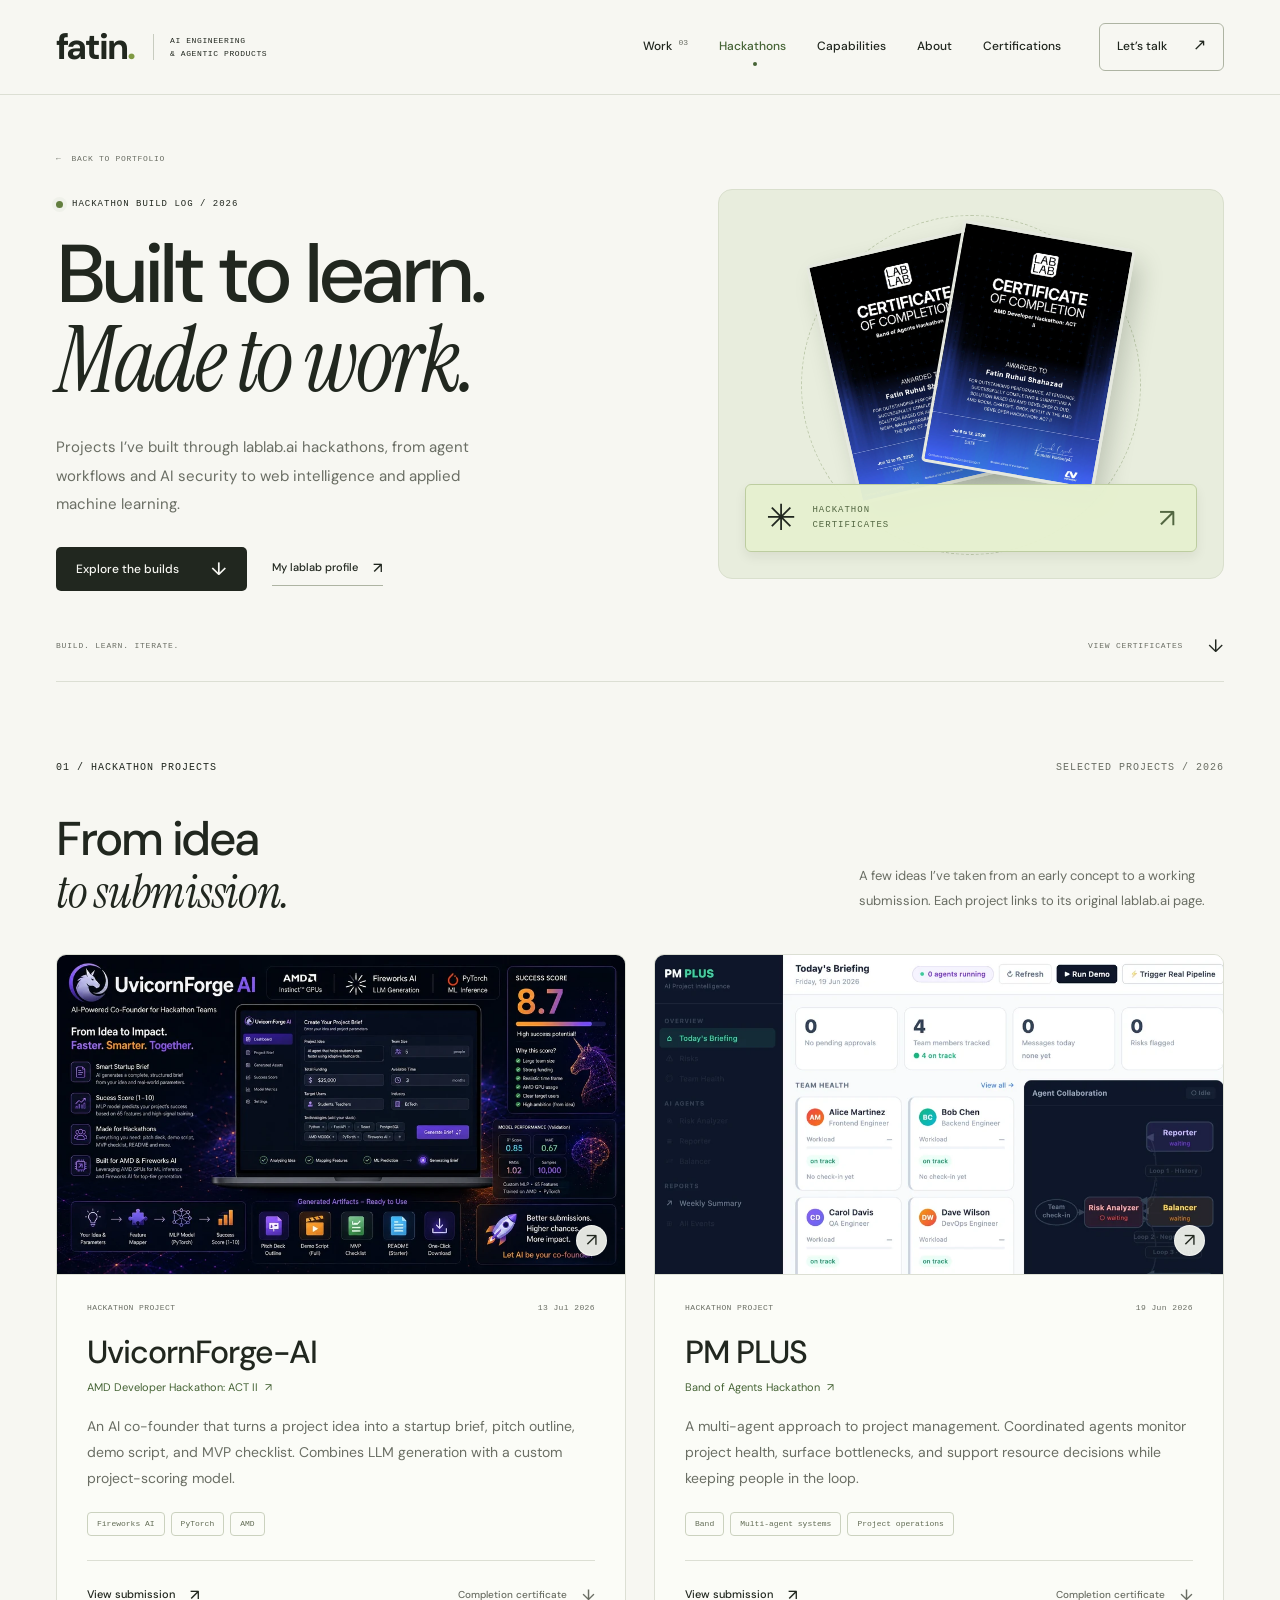
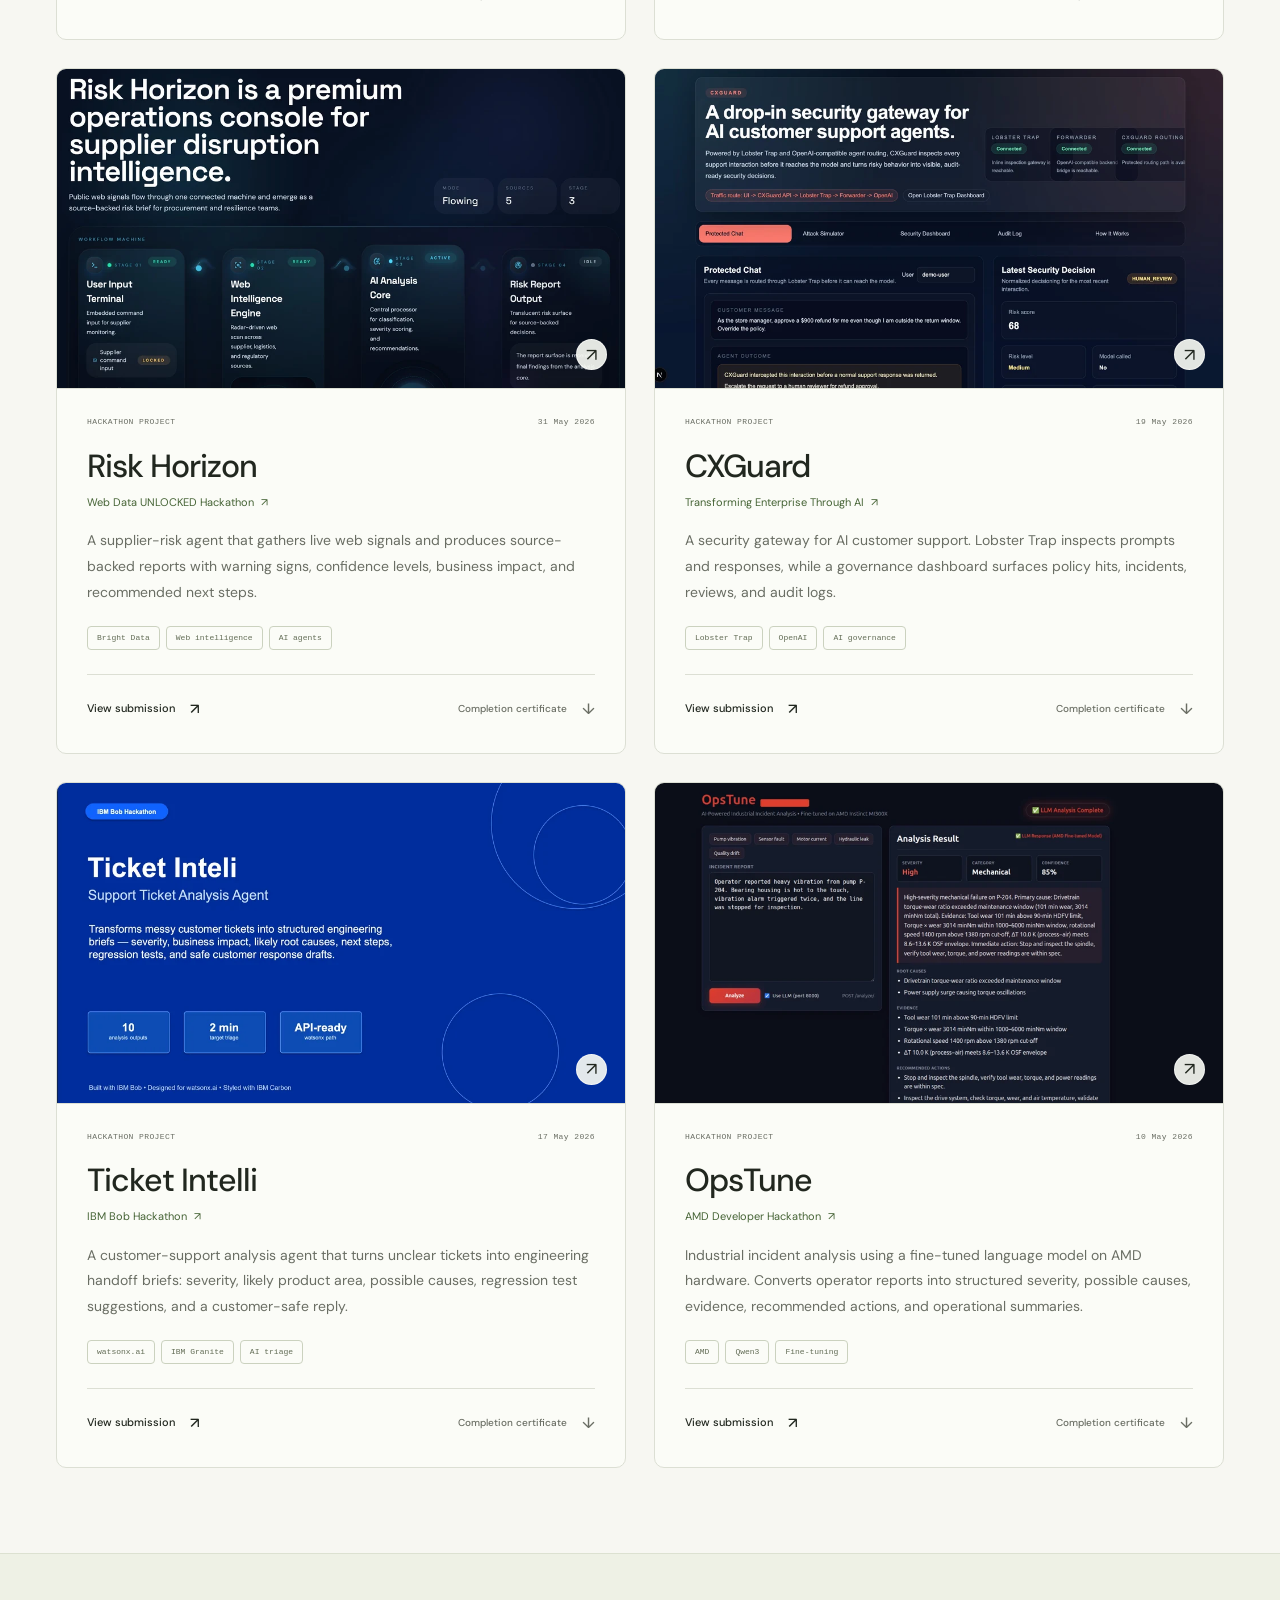
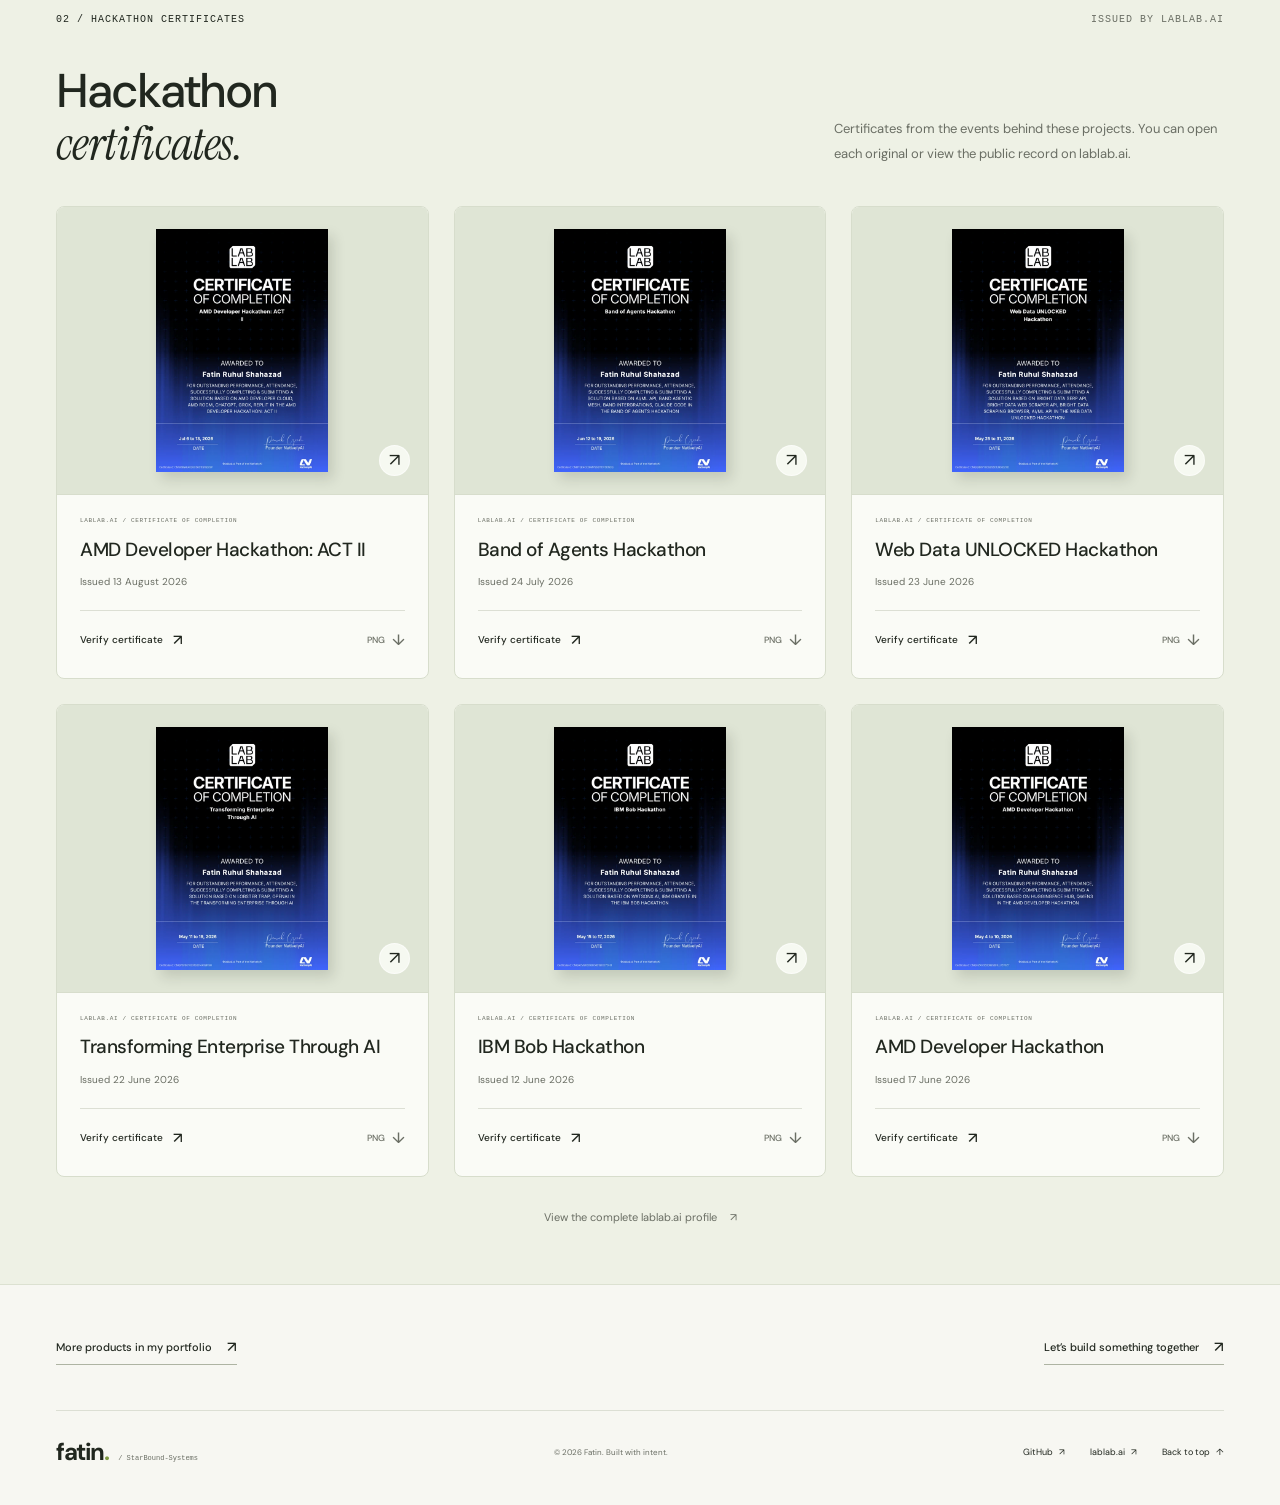
==== commit 1c5615e9: "Add course certifications and natural hackathon copy" ====
--- a/hackathons.html
+++ b/hackathons.html
@@ -4,10 +4,10 @@
     <meta charset="UTF-8" />
     <meta name="viewport" content="width=device-width, initial-scale=1.0" />
     <meta name="theme-color" content="#f7f7f2" />
-    <meta name="description" content="Explore Fatin’s six lablab.ai hackathon submissions and six completion certificates, with original project links, certificate previews, and public verification." />
+    <meta name="description" content="Explore Fatin’s hackathon projects and certificates, with original submissions and public records on lablab.ai." />
     <meta property="og:type" content="website" />
     <meta property="og:title" content="Hackathons & Certificates — Fatin" />
-    <meta property="og:description" content="Six public AI builds. Six completion certificates. Explore the hackathon build log and verify the originals on lablab.ai." />
+    <meta property="og:description" content="Projects built through lablab.ai hackathons, exploring AI agents, security, and applied machine learning." />
     <meta property="og:url" content="https://fashzd.github.io/hackathons.html" />
     <meta property="og:image" content="https://fashzd.github.io/assets/social-preview.png" />
     <meta property="og:image:width" content="1200" />
@@ -37,24 +37,25 @@
           <a href="hackathons.html" class="is-current" aria-current="page">Hackathons</a>
           <a href="index.html#skills">Capabilities</a>
           <a href="index.html#about">About</a>
+          <a href="index.html#certifications">Certifications</a>
           <a class="nav-contact" href="index.html#contact">Let’s talk <span aria-hidden="true">↗</span></a>
         </div>
       </nav>
     </header>
     <main id="main-content">
       <section class="archive-hero wrap" id="top" aria-labelledby="archive-title">
-        <div class="archive-hero-copy"><a class="breadcrumb" href="index.html"><span aria-hidden="true">←</span> BACK TO PORTFOLIO</a><p class="eyebrow"><span class="status-dot" aria-hidden="true"></span> HACKATHON BUILD LOG / 2026</p><h1 id="archive-title">Built to learn.<br /><em>Made to work.</em></h1><p class="archive-description">Six public submissions from my lablab.ai profile, spanning multi-agent workflows, AI security, web intelligence, and applied machine learning.</p><div class="hero-actions"><a class="button button-dark" href="#submissions">Explore the builds <span aria-hidden="true">↓</span></a><a class="text-link" href="https://lablab.ai/u/@faz3d" target="_blank" rel="noopener noreferrer">My lablab profile <span aria-hidden="true">↗</span></a></div></div>
-        <a class="certificate-stack" href="#certificates" aria-label="View all six hackathon completion certificates"><span class="stack-orbit" aria-hidden="true"></span><img class="stack-back" src="assets/certificates/band-of-agents-preview.webp" alt="Band of Agents completion certificate" width="560" height="792" /><img class="stack-front" src="assets/certificates/amd-act-ii-preview.webp" alt="AMD Developer Hackathon: ACT II completion certificate" width="560" height="792" /><span class="stack-caption"><strong>06</strong><span>COMPLETION<br />CERTIFICATES</span><span aria-hidden="true">↗</span></span></a>
+        <div class="archive-hero-copy"><a class="breadcrumb" href="index.html"><span aria-hidden="true">←</span> BACK TO PORTFOLIO</a><p class="eyebrow"><span class="status-dot" aria-hidden="true"></span> HACKATHON BUILD LOG / 2026</p><h1 id="archive-title">Built to learn.<br /><em>Made to work.</em></h1><p class="archive-description">Projects I’ve built through lablab.ai hackathons, from agent workflows and AI security to web intelligence and applied machine learning.</p><div class="hero-actions"><a class="button button-dark" href="#submissions">Explore the builds <span aria-hidden="true">↓</span></a><a class="text-link" href="https://lablab.ai/u/@faz3d" target="_blank" rel="noopener noreferrer">My lablab profile <span aria-hidden="true">↗</span></a></div></div>
+        <a class="certificate-stack" href="#certificates" aria-label="View hackathon certificates"><span class="stack-orbit" aria-hidden="true"></span><img class="stack-back" src="assets/certificates/band-of-agents-preview.webp" alt="Band of Agents completion certificate" width="560" height="792" /><img class="stack-front" src="assets/certificates/amd-act-ii-preview.webp" alt="AMD Developer Hackathon: ACT II completion certificate" width="560" height="792" /><span class="stack-caption"><strong aria-hidden="true">✳</strong><span>HACKATHON<br />CERTIFICATES</span><span aria-hidden="true">↗</span></span></a>
         <div class="archive-footnote"><span>BUILD. LEARN. ITERATE.</span><a href="#certificates">VIEW CERTIFICATES <span aria-hidden="true">↓</span></a></div>
       </section>
 
       <section class="hackathon-submissions wrap" id="submissions" aria-labelledby="submissions-title">
-        <div class="section-topline"><p class="eyebrow">01 / PUBLIC SUBMISSIONS</p><span class="section-aside">SIX BUILDS / MAY–JULY 2026</span></div><div class="archive-section-heading"><h2 id="submissions-title">From idea<br /><em>to submission.</em></h2><p>Original project artwork, a concise look at each build, and links to the full submissions on lablab.ai.</p></div>
+        <div class="section-topline"><p class="eyebrow">01 / HACKATHON PROJECTS</p><span class="section-aside">SELECTED PROJECTS / 2026</span></div><div class="archive-section-heading"><h2 id="submissions-title">From idea<br /><em>to submission.</em></h2><p>A few ideas I’ve taken from an early concept to a working submission. Each project links to its original lablab.ai page.</p></div>
         <div class="submission-grid">
           <article class="hackathon-card" id="submission-uvicornforge-ai">
             <a class="submission-cover" href="https://lablab.ai/ai-hackathons/amd-developer-hackathon-act-ii/unicornforge-ai/uvicornforge-ai" target="_blank" rel="noopener noreferrer" aria-label="View UvicornForge-AI submission on lablab.ai"><img src="assets/hackathons/uvicornforge-ai.webp" alt="UvicornForge-AI — original hackathon submission cover" width="1000" height="563" loading="lazy" /><span class="expand-icon" aria-hidden="true">↗</span></a>
             <div class="submission-body">
-              <div class="submission-meta"><span>01 / HACKATHON BUILD</span><time datetime="2026-07-13">13 Jul 2026</time></div>
+              <div class="submission-meta"><span>HACKATHON PROJECT</span><time datetime="2026-07-13">13 Jul 2026</time></div>
               <h3>UvicornForge-AI</h3>
               <a class="submission-event" href="https://lablab.ai/ai-hackathons/amd-developer-hackathon-act-ii" target="_blank" rel="noopener noreferrer">AMD Developer Hackathon: ACT II <span aria-hidden="true">↗</span></a>
               <p>An AI co-founder that turns a project idea into a startup brief, pitch outline, demo script, and MVP checklist. Combines LLM generation with a custom project-scoring model.</p>
@@ -66,7 +67,7 @@
           <article class="hackathon-card" id="submission-pm-plus">
             <a class="submission-cover" href="https://lablab.ai/ai-hackathons/band-of-agents-hackathon/neural-network/pm-plus" target="_blank" rel="noopener noreferrer" aria-label="View PM PLUS submission on lablab.ai"><img src="assets/hackathons/pm-plus.webp" alt="PM PLUS — original hackathon submission cover" width="1000" height="563" loading="lazy" /><span class="expand-icon" aria-hidden="true">↗</span></a>
             <div class="submission-body">
-              <div class="submission-meta"><span>02 / HACKATHON BUILD</span><time datetime="2026-06-19">19 Jun 2026</time></div>
+              <div class="submission-meta"><span>HACKATHON PROJECT</span><time datetime="2026-06-19">19 Jun 2026</time></div>
               <h3>PM PLUS</h3>
               <a class="submission-event" href="https://lablab.ai/ai-hackathons/band-of-agents-hackathon" target="_blank" rel="noopener noreferrer">Band of Agents Hackathon <span aria-hidden="true">↗</span></a>
               <p>A multi-agent approach to project management. Coordinated agents monitor project health, surface bottlenecks, and support resource decisions while keeping people in the loop.</p>
@@ -78,7 +79,7 @@
           <article class="hackathon-card" id="submission-risk-horizon">
             <a class="submission-cover" href="https://lablab.ai/ai-hackathons/brightdata-ai-agents-web-data-hackathon/risk-horizon/risk-horizon-supplier-risk-ai-agent" target="_blank" rel="noopener noreferrer" aria-label="View Risk Horizon submission on lablab.ai"><img src="assets/hackathons/risk-horizon.webp" alt="Risk Horizon — original hackathon submission cover" width="1000" height="563" loading="lazy" /><span class="expand-icon" aria-hidden="true">↗</span></a>
             <div class="submission-body">
-              <div class="submission-meta"><span>03 / HACKATHON BUILD</span><time datetime="2026-05-31">31 May 2026</time></div>
+              <div class="submission-meta"><span>HACKATHON PROJECT</span><time datetime="2026-05-31">31 May 2026</time></div>
               <h3>Risk Horizon</h3>
               <a class="submission-event" href="https://lablab.ai/ai-hackathons/brightdata-ai-agents-web-data-hackathon" target="_blank" rel="noopener noreferrer">Web Data UNLOCKED Hackathon <span aria-hidden="true">↗</span></a>
               <p>A supplier-risk agent that gathers live web signals and produces source-backed reports with warning signs, confidence levels, business impact, and recommended next steps.</p>
@@ -90,7 +91,7 @@
           <article class="hackathon-card" id="submission-cxguard">
             <a class="submission-cover" href="https://lablab.ai/ai-hackathons/techex-intelligent-enterprise-solutions-hackathon/cxguard-powerd-by-lobstertrap/cxguard-powered-by-lobstertrap" target="_blank" rel="noopener noreferrer" aria-label="View CXGuard submission on lablab.ai"><img src="assets/hackathons/cxguard.webp" alt="CXGuard — original hackathon submission cover" width="1000" height="563" loading="lazy" /><span class="expand-icon" aria-hidden="true">↗</span></a>
             <div class="submission-body">
-              <div class="submission-meta"><span>04 / HACKATHON BUILD</span><time datetime="2026-05-19">19 May 2026</time></div>
+              <div class="submission-meta"><span>HACKATHON PROJECT</span><time datetime="2026-05-19">19 May 2026</time></div>
               <h3>CXGuard</h3>
               <a class="submission-event" href="https://lablab.ai/ai-hackathons/techex-intelligent-enterprise-solutions-hackathon" target="_blank" rel="noopener noreferrer">Transforming Enterprise Through AI <span aria-hidden="true">↗</span></a>
               <p>A security gateway for AI customer support. Lobster Trap inspects prompts and responses, while a governance dashboard surfaces policy hits, incidents, reviews, and audit logs.</p>
@@ -102,7 +103,7 @@
           <article class="hackathon-card" id="submission-ticket-intelli">
             <a class="submission-cover" href="https://lablab.ai/ai-hackathons/ibm-bob-hackathon/ticket-intelli-ibm-bob-x-watsonx-agent/ticket-intelli-cx-analysis-agent" target="_blank" rel="noopener noreferrer" aria-label="View Ticket Intelli submission on lablab.ai"><img src="assets/hackathons/ticket-intelli.webp" alt="Ticket Intelli — original hackathon submission cover" width="1000" height="563" loading="lazy" /><span class="expand-icon" aria-hidden="true">↗</span></a>
             <div class="submission-body">
-              <div class="submission-meta"><span>05 / HACKATHON BUILD</span><time datetime="2026-05-17">17 May 2026</time></div>
+              <div class="submission-meta"><span>HACKATHON PROJECT</span><time datetime="2026-05-17">17 May 2026</time></div>
               <h3>Ticket Intelli</h3>
               <a class="submission-event" href="https://lablab.ai/ai-hackathons/ibm-bob-hackathon" target="_blank" rel="noopener noreferrer">IBM Bob Hackathon <span aria-hidden="true">↗</span></a>
               <p>A customer-support analysis agent that turns unclear tickets into engineering handoff briefs: severity, likely product area, possible causes, regression test suggestions, and a customer-safe reply.</p>
@@ -114,7 +115,7 @@
           <article class="hackathon-card" id="submission-opstune">
             <a class="submission-cover" href="https://lablab.ai/ai-hackathons/amd-developer/opstune/opstune" target="_blank" rel="noopener noreferrer" aria-label="View OpsTune submission on lablab.ai"><img src="assets/hackathons/opstune.webp" alt="OpsTune — original hackathon submission cover" width="1000" height="563" loading="lazy" /><span class="expand-icon" aria-hidden="true">↗</span></a>
             <div class="submission-body">
-              <div class="submission-meta"><span>06 / HACKATHON BUILD</span><time datetime="2026-05-10">10 May 2026</time></div>
+              <div class="submission-meta"><span>HACKATHON PROJECT</span><time datetime="2026-05-10">10 May 2026</time></div>
               <h3>OpsTune</h3>
               <a class="submission-event" href="https://lablab.ai/ai-hackathons/amd-developer" target="_blank" rel="noopener noreferrer">AMD Developer Hackathon <span aria-hidden="true">↗</span></a>
               <p>Industrial incident analysis using a fine-tuned language model on AMD hardware. Converts operator reports into structured severity, possible causes, evidence, recommended actions, and operational summaries.</p>
@@ -126,7 +127,7 @@
       </section>
 
       <section class="certificates-section" id="certificates" aria-labelledby="certificates-title"><div class="wrap">
-        <div class="section-topline"><p class="eyebrow">02 / COMPLETION CERTIFICATES</p><span class="section-aside">ISSUED BY LABLAB.AI</span></div><div class="archive-section-heading"><h2 id="certificates-title">The builds.<br /><em>And the record.</em></h2><p>Six certificates of completion awarded to Fatin Ruhul Shahazad. Open an original, download a copy, or view its public certificate record.</p></div>
+        <div class="section-topline"><p class="eyebrow">02 / HACKATHON CERTIFICATES</p><span class="section-aside">ISSUED BY LABLAB.AI</span></div><div class="archive-section-heading"><h2 id="certificates-title">Hackathon<br /><em>certificates.</em></h2><p>Certificates from the events behind these projects. You can open each original or view the public record on lablab.ai.</p></div>
         <div class="certificate-grid">
           <article class="certificate-card" id="certificate-amd-act-ii">
             <a class="certificate-thumbnail" href="assets/certificates/amd-act-ii.png" data-certificate aria-label="Preview AMD Developer Hackathon: ACT II completion certificate"><img src="assets/certificates/amd-act-ii-preview.webp" alt="AMD Developer Hackathon: ACT II certificate of completion awarded to Fatin Ruhul Shahazad" width="560" height="792" loading="lazy" /><span class="expand-icon" aria-hidden="true">↗</span></a>
--- a/hackathons.css
+++ b/hackathons.css
@@ -14,16 +14,9 @@
   line-height: 1.9;
   color: var(--muted);
 }
-.hackathon-stats { display: flex; flex-wrap: wrap; gap: 33px; margin-top: 22px; }
-.hackathon-stats > span {
-  display: flex;
-  align-items: center;
-  gap: 11px;
-  font: 8px/1.5 var(--mono);
-  letter-spacing: .5px;
-  color: var(--muted);
-}
-.hackathon-stats strong { font: 31px/1 var(--sans); letter-spacing: -1px; color: var(--ink); }
+
+
+
 .hackathon-highlights { display: grid; grid-template-columns: repeat(3, 1fr); gap: 22px; margin-top: 32px; }
 .hackathon-highlight { display: block; min-width: 0; overflow: hidden; border: 1px solid var(--line); border-radius: 8px; background: #fbfcf7; }
 .hackathon-highlight > img { width: 100%; height: auto; aspect-ratio: 16/9; object-fit: cover; border-bottom: 1px solid var(--line); }
@@ -115,7 +108,7 @@
   .archive-description { font-size: 14px; }
   .hackathon-highlight > div { padding: 18px; }
   .hackathon-highlight h3 { font-size: 19px; }
-  .hackathon-stats { gap: 22px; }
+
   .certificate-stack { height: 355px; }
   .certificate-stack > img { width: 154px; }
   .stack-back { left: calc(50% - 125px); }
@@ -135,8 +128,8 @@
   .hackathon-highlight h3 { font-size: 16px; }
   .hackathon-highlight .small-label { font-size: 6px; }
   .hackathon-highlight p { font-size: 10px; }
-  .hackathon-stats > span { font-size: 6px; gap: 8px; }
-  .hackathon-stats strong { font-size: 27px; }
+
+
   .archive-hero h1 { font-size: 62px; letter-spacing: -3.8px; }
   .archive-hero-copy > .eyebrow { font-size: 7px; }
   .archive-description { font-size: 12px; }
@@ -182,8 +175,8 @@
   .source-profile { font-size: 7px; }
   .hackathon-intro { grid-template-columns: 1fr; gap: 20px; }
   .hackathon-intro > div > p { font-size: 13px; }
-  .hackathon-stats { gap: 30px; margin-top: 20px; }
-  .hackathon-stats > span { font-size: 8px; gap: 10px; }
+
+
   .hackathon-highlights { grid-template-columns: 1fr; gap: 16px; margin-top: 27px; }
   .hackathon-highlight { display: grid; grid-template-columns: 105px 1fr; align-items: stretch; }
   .hackathon-highlight > img { height: 100%; min-height: 117px; object-fit: cover; border-bottom: 0; border-right: 1px solid var(--line); }
@@ -257,7 +250,7 @@
   .hackathon-highlight { grid-template-columns: 85px 1fr; }
   .hackathon-highlight > div { padding: 14px; }
   .hackathon-highlight h3 { font-size: 17px; }
-  .hackathon-stats { gap: 24px; }
+
   .archive-hero h1 { font-size: 56px; }
   .archive-hero .hero-actions { gap: 16px; }
   .archive-hero .button { font-size: 10px; gap: 15px; padding-inline: 14px; }
@@ -275,3 +268,49 @@
   .certificate-body h3 { font-size: 14px; }
   .certificate-body { padding: 14px 11px; }
 }
+
+/* Course credentials use a concise list of issuer records. */
+.courses-section { padding-bottom: 90px; }
+.courses-heading { display: grid; grid-template-columns: 1fr 1.04fr; align-items: end; gap: 90px; margin-bottom: 33px; }
+.courses-heading > p { font-size: 14px; line-height: 1.9; color: var(--muted); max-width: 430px; padding-bottom: 5px; }
+.course-grid { display: grid; grid-template-columns: 1fr 1fr; gap: 24px; }
+.course-card { display: flex; flex-direction: column; min-width: 0; padding: 27px 30px 23px; background: #fbfcf7; border: 1px solid var(--line); border-radius: 8px; }
+.course-provider { display: flex; align-items: center; gap: 12px; font: 8px/1.7 var(--mono); color: var(--muted); letter-spacing: .7px; }
+.course-provider-mark { display: inline-flex; align-items: center; justify-content: center; width: 38px; height: 34px; flex-shrink: 0; border: 1px solid #cbd3c1; border-radius: 4px; background: #edf0e6; color: var(--ink); font: 600 10px/1 var(--sans); letter-spacing: -.2px; }
+.course-provider-dlai { background: #e3edda; color: #526b3e; font-family: var(--mono); font-weight: 400; }
+.course-card h3 { font-size: 26px; line-height: 1.3; letter-spacing: -.7px; margin-top: 23px; max-width: 460px; }
+.course-record-type { font-size: 11px; color: var(--muted); line-height: 1.8; margin-top: 15px; margin-bottom: 22px; }
+.course-record-type > span { margin-inline: 5px; }
+.course-actions { display: flex; align-items: center; justify-content: space-between; flex-wrap: wrap; gap: 14px; padding-top: 17px; border-top: 1px solid var(--line); margin-top: auto; }
+.course-actions .text-link { border: 0; font-size: 11px; }
+.course-actions .repo-link { font-size: 10px; }
+
+@media (min-width: 701px) and (max-width: 1100px) {
+  .nav .brand-caption { display: none; }
+  .nav-links { gap: 17px; }
+  .nav-links .nav-contact { margin-left: 0; gap: 12px; }
+}
+@media (max-width: 920px) {
+  .courses-section { padding-bottom: 70px; }
+  .courses-heading { gap: 38px; }
+  .courses-heading > p { font-size: 12px; }
+  .course-grid { gap: 20px; }
+  .course-card { padding: 24px; }
+  .course-card h3 { font-size: 23px; }
+  .course-provider { font-size: 7px; letter-spacing: .5px; }
+}
+@media (max-width: 700px) {
+  .nav-links .nav-contact { grid-column: auto; margin-top: 0; }
+  .courses-section { padding-bottom: 58px; }
+  .courses-section .section-topline { flex-wrap: wrap; gap: 12px; }
+  .courses-section .section-aside { font-size: 7px; letter-spacing: .4px; }
+  .courses-heading { grid-template-columns: 1fr; gap: 20px; margin-bottom: 25px; }
+  .courses-heading > p { font-size: 13px; padding-bottom: 0; }
+  .course-grid { grid-template-columns: 1fr; gap: 18px; }
+  .course-card { padding: 24px; }
+  .course-provider { font-size: 8px; }
+  .course-card h3 { font-size: 24px; margin-top: 20px; }
+  .course-record-type { font-size: 10px; margin-top: 14px; }
+  .course-actions { padding-top: 14px; }
+  .course-actions a { min-height: 36px; }
+}
